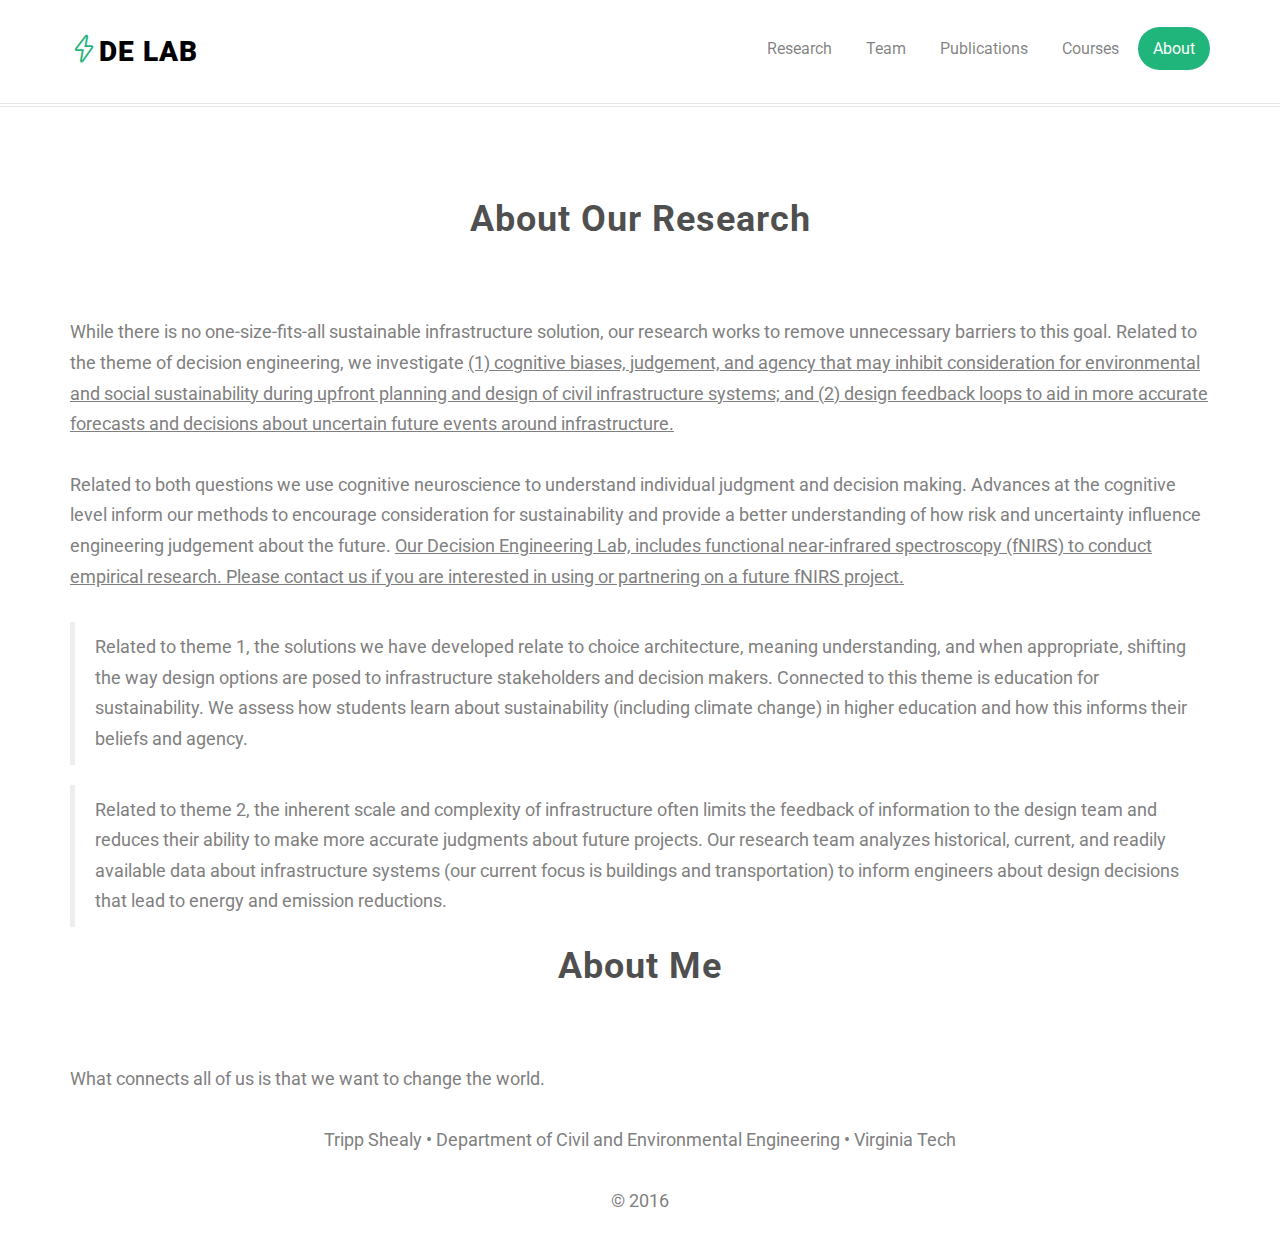
==== about.html @ 6f3bf1cc "added additionall collborators" ====
<!DOCTYPE html>
<!--[if lt IE 7]>      <html class="no-js lt-ie9 lt-ie8 lt-ie7"> <![endif]-->
<!--[if IE 7]>         <html class="no-js lt-ie9 lt-ie8"> <![endif]-->
<!--[if IE 8]>         <html class="no-js lt-ie9"> <![endif]-->
<!--[if gt IE 8]><!--> <html class="no-js"> <!--<![endif]-->
	<head>
	<meta charset="utf-8">
	<meta http-equiv="X-UA-Compatible" content="IE=edge">
	<title>Lesser &mdash; Free HTML5 Bootstrap Website Template by FreeHTML5.co</title>
	<meta name="viewport" content="width=device-width, initial-scale=1">
	<meta name="description" content="Free HTML5 Website Template by FreeHTML5.co" />
	<meta name="keywords" content="free html5, free template, free bootstrap, free website template, html5, css3, mobile first, responsive" />
	<meta name="author" content="FreeHTML5.co" />


  	<!-- Facebook and Twitter integration -->
	<meta property="og:title" content=""/>
	<meta property="og:image" content=""/>
	<meta property="og:url" content=""/>
	<meta property="og:site_name" content=""/>
	<meta property="og:description" content=""/>
	<meta name="twitter:title" content="" />
	<meta name="twitter:image" content="" />
	<meta name="twitter:url" content="" />
	<meta name="twitter:card" content="" />

	<!-- Place favicon.ico and apple-touch-icon.png in the root directory -->
	<link rel="shortcut icon" href="favicon.ico">

	<link href='https://fonts.googleapis.com/css?family=Roboto:400,100,300,700,900' rel='stylesheet' type='text/css'>

	<link href="https://fonts.googleapis.com/css?family=Playfair+Display:400,700" rel="stylesheet">
	
	<!-- Animate.css -->
	<link rel="stylesheet" href="css/animate.css">
	<!-- Icomoon Icon Fonts-->
	<link rel="stylesheet" href="css/icomoon.css">
	<!-- Simple Line Icons -->
	<link rel="stylesheet" href="css/simple-line-icons.css">
	<!-- Bootstrap  -->
	<link rel="stylesheet" href="css/bootstrap.css">
	<!-- Theme style  -->
	<link rel="stylesheet" href="css/style.css">

	<!-- Modernizr JS -->
	<script src="js/modernizr-2.6.2.min.js"></script>
	<!-- FOR IE9 below -->
	<!--[if lt IE 9]>
	<script src="js/respond.min.js"></script>
	<![endif]-->

	</head>
	<body>
	
	
<div id="fh5co-page">
	<header id="fh5co-header" role="banner">
		<div class="container">
			<div class="header-inner">
				<h1><i class="sl-icon-energy"></i><a href="index.html">DE Lab</a></h1>
				<!--<h1><img src="images/desi_icon.png" height="80" width="100"</img><a href="index.html">DESI Lab</a></h1>-->
				<nav role="navigation">
					<ul>
						<!--<li><a class="active" href="index.html">Home</a></li>-->
						<li><a href="research.html">Research</a></li>
						<li><a href="team.html">Team</a></li>
						<li><a href="publications.html">Publications</a></li>
						<li><a href="courses.html">Courses</a></li>
						<li><a href="about.html" class="active">About</a></li>
						<!--<li><a href="blog.html">Blog</a></li>-->
					</ul>
				</nav>
			</div>
		</div>
	</header>
	<div id="fh5co-about-section">
		<div class="container">
			<div class="row">
				<div class="col-md-6 col-md-offset-3 text-center fh5co-heading">
					<h1><b>About Our Research</b></h1>
				</div>
			</div>
			<div class="row">
				<div class="col-md-12">
					<!--<div class="row">-->
						<!--<div class="col-md-8">-->
							<div class="about-inner">
								<!--<img class="img-responsive" src="images/image_about.jpg" alt="About">-->
								<!--<h3>Our Research</h3>-->
								<p>While there is no one-size-fits-all sustainable infrastructure solution, our research works to remove unnecessary barriers to this goal. Related to the theme of decision engineering, we investigate <u>(1) cognitive biases, judgement, and agency that may inhibit consideration for environmental and social sustainability during upfront planning and design of civil infrastructure systems; and (2) design feedback loops to aid in more accurate forecasts and decisions about uncertain future events around infrastructure.</u>
								</p>
								<p>
								Related to both questions we use cognitive neuroscience to understand individual judgment and decision making. Advances at the cognitive level inform our methods to encourage consideration for sustainability and provide a better understanding of how risk and uncertainty influence engineering judgement about the future. <u>Our Decision Engineering Lab, includes functional near-infrared spectroscopy (fNIRS) to conduct empirical research. Please contact us if you are interested in using or partnering on a future fNIRS project.</u>
								</p>
								<blockquote>
									<p>Related to theme 1, the solutions we have developed relate to choice architecture, meaning understanding, and when appropriate, shifting the way design options are posed to infrastructure stakeholders and decision makers. Connected to this theme is education for sustainability. We assess how students learn about sustainability (including climate change) in higher education and how this informs their beliefs and agency.</p>
								</blockquote>
								<blockquote>
									<p>Related to theme 2, the inherent scale and complexity of infrastructure often limits the feedback of information to the design team and reduces their ability to make more accurate judgments about future projects. Our research team analyzes historical, current, and readily available data about infrastructure systems (our current focus is buildings and transportation) to inform engineers about design decisions that lead to energy and emission reductions.</p>
								</blockquote>
							</div>
						</div>
					<!--<div class="col-md-4">-->
					<!--<aside class="sidebar">-->
						<!--<div class="row">-->
							<!--<div class="col-md-12 side">-->
								<!--<h3>Contact Info</h3>-->
								<!--<a href="mailto:tshealy@vt.edu">Tripp Shealy, PhD</a>-->
								<!--<ul>Assistant Professor</ul>-->
								<!--<ul>Civil and Environmental Engineering</ul>-->
								<!--<ul>113C Patton Hall, Virginia Tech</ul>-->
								<!--<ul>750 Drillfield Dr., Blacksburg, VA, 24061</ul>-->
							<!--</div>-->
						<!--</div>-->
					<!--</aside>-->
				<!--</div>-->
					</div>
				</div>
				<div class="container">
			<div class="row">
				<div class="col-md-6 col-md-offset-3 text-center fh5co-heading">
					<h1><b>About Me</b></h1>
				</div>
			</div>
			<div class="row">
				<div class="col-md-12">
							<div class="about-inner">
								<p>What connects all of us is that we want to change the world.</p>
							</div>
						</div>

					</div>
				</div>
		<div class="col-md-12 fh5co-copyright text-center">
				<p> Tripp Shealy • Department of Civil and Environmental Engineering • Virginia Tech</p>
				<p>&copy; 2016</p>
			</div>
	</div>
	
	
	<!-- jQuery -->
	<script src="js/jquery.min.js"></script>
	<!-- jQuery Easing -->
	<script src="js/jquery.easing.1.3.js"></script>
	<!-- Bootstrap -->
	<script src="js/bootstrap.min.js"></script>
	<!-- Waypoints -->
	<script src="js/jquery.waypoints.min.js"></script>
	<!-- MAIN JS -->
	<script src="js/main.js"></script>

	</body>
</html>
---- css/icomoon.css ----
@font-face {
    font-family: 'icomoon';
    src:    url('fonts/icomoon.eot?195opb');
    src:    url('fonts/icomoon.eot?195opb#iefix') format('embedded-opentype'),
        url('fonts/icomoon.ttf?195opb') format('truetype'),
        url('fonts/icomoon.woff?195opb') format('woff'),
        url('fonts/icomoon.svg?195opb#icomoon') format('svg');
    font-weight: normal;
    font-style: normal;
}

[class^="icon-"], [class*=" icon-"] {
    /* use !important to prevent issues with browser extensions that change fonts */
    font-family: 'icomoon' !important;
    speak: none;
    font-style: normal;
    font-weight: normal;
    font-variant: normal;
    text-transform: none;
    line-height: 1;

    /* Better Font Rendering =========== */
    -webkit-font-smoothing: antialiased;
    -moz-osx-font-smoothing: grayscale;
}

.icon-glass:before {
    content: "\f000";
}
.icon-music:before {
    content: "\f001";
}
.icon-search:before {
    content: "\f002";
}
.icon-envelope-o:before {
    content: "\f003";
}
.icon-heart:before {
    content: "\f004";
}
.icon-star:before {
    content: "\f005";
}
.icon-star-o:before {
    content: "\f006";
}
.icon-user:before {
    content: "\f007";
}
.icon-film:before {
    content: "\f008";
}
.icon-th-large:before {
    content: "\f009";
}
.icon-th:before {
    content: "\f00a";
}
.icon-th-list:before {
    content: "\f00b";
}
.icon-check:before {
    content: "\f00c";
}
.icon-close:before {
    content: "\f00d";
}
.icon-remove:before {
    content: "\f00d";
}
.icon-times:before {
    content: "\f00d";
}
.icon-search-plus:before {
    content: "\f00e";
}
.icon-search-minus:before {
    content: "\f010";
}
.icon-power-off:before {
    content: "\f011";
}
.icon-signal:before {
    content: "\f012";
}
.icon-cog:before {
    content: "\f013";
}
.icon-gear:before {
    content: "\f013";
}
.icon-trash-o:before {
    content: "\f014";
}
.icon-home:before {
    content: "\f015";
}
.icon-file-o:before {
    content: "\f016";
}
.icon-clock-o:before {
    content: "\f017";
}
.icon-road:before {
    content: "\f018";
}
.icon-download:before {
    content: "\f019";
}
.icon-arrow-circle-o-down:before {
    content: "\f01a";
}
.icon-arrow-circle-o-up:before {
    content: "\f01b";
}
.icon-inbox:before {
    content: "\f01c";
}
.icon-play-circle-o:before {
    content: "\f01d";
}
.icon-repeat:before {
    content: "\f01e";
}
.icon-rotate-right:before {
    content: "\f01e";
}
.icon-refresh:before {
    content: "\f021";
}
.icon-list-alt:before {
    content: "\f022";
}
.icon-lock:before {
    content: "\f023";
}
.icon-flag:before {
    content: "\f024";
}
.icon-headphones:before {
    content: "\f025";
}
.icon-volume-off:before {
    content: "\f026";
}
.icon-volume-down:before {
    content: "\f027";
}
.icon-volume-up:before {
    content: "\f028";
}
.icon-qrcode:before {
    content: "\f029";
}
.icon-barcode:before {
    content: "\f02a";
}
.icon-tag:before {
    content: "\f02b";
}
.icon-tags:before {
    content: "\f02c";
}
.icon-book:before {
    content: "\f02d";
}
.icon-bookmark:before {
    content: "\f02e";
}
.icon-print:before {
    content: "\f02f";
}
.icon-camera:before {
    content: "\f030";
}
.icon-font:before {
    content: "\f031";
}
.icon-bold:before {
    content: "\f032";
}
.icon-italic:before {
    content: "\f033";
}
.icon-text-height:before {
    content: "\f034";
}
.icon-text-width:before {
    content: "\f035";
}
.icon-align-left:before {
    content: "\f036";
}
.icon-align-center:before {
    content: "\f037";
}
.icon-align-right:before {
    content: "\f038";
}
.icon-align-justify:before {
    content: "\f039";
}
.icon-list:before {
    content: "\f03a";
}
.icon-dedent:before {
    content: "\f03b";
}
.icon-outdent:before {
    content: "\f03b";
}
.icon-indent:before {
    content: "\f03c";
}
.icon-video-camera:before {
    content: "\f03d";
}
.icon-image:before {
    content: "\f03e";
}
.icon-photo:before {
    content: "\f03e";
}
.icon-picture-o:before {
    content: "\f03e";
}
.icon-pencil:before {
    content: "\f040";
}
.icon-map-marker:before {
    content: "\f041";
}
.icon-adjust:before {
    content: "\f042";
}
.icon-tint:before {
    content: "\f043";
}
.icon-edit:before {
    content: "\f044";
}
.icon-pencil-square-o:before {
    content: "\f044";
}
.icon-share-square-o:before {
    content: "\f045";
}
.icon-check-square-o:before {
    content: "\f046";
}
.icon-arrows:before {
    content: "\f047";
}
.icon-step-backward:before {
    content: "\f048";
}
.icon-fast-backward:before {
    content: "\f049";
}
.icon-backward:before {
    content: "\f04a";
}
.icon-play:before {
    content: "\f04b";
}
.icon-pause:before {
    content: "\f04c";
}
.icon-stop:before {
    content: "\f04d";
}
.icon-forward:before {
    content: "\f04e";
}
.icon-fast-forward:before {
    content: "\f050";
}
.icon-step-forward:before {
    content: "\f051";
}
.icon-eject:before {
    content: "\f052";
}
.icon-chevron-left:before {
    content: "\f053";
}
.icon-chevron-right:before {
    content: "\f054";
}
.icon-plus-circle:before {
    content: "\f055";
}
.icon-minus-circle:before {
    content: "\f056";
}
.icon-times-circle:before {
    content: "\f057";
}
.icon-check-circle:before {
    content: "\f058";
}
.icon-question-circle:before {
    content: "\f059";
}
.icon-info-circle:before {
    content: "\f05a";
}
.icon-crosshairs:before {
    content: "\f05b";
}
.icon-times-circle-o:before {
    content: "\f05c";
}
.icon-check-circle-o:before {
    content: "\f05d";
}
.icon-ban:before {
    content: "\f05e";
}
.icon-arrow-left:before {
    content: "\f060";
}
.icon-arrow-right:before {
    content: "\f061";
}
.icon-arrow-up:before {
    content: "\f062";
}
.icon-arrow-down:before {
    content: "\f063";
}
.icon-mail-forward:before {
    content: "\f064";
}
.icon-share:before {
    content: "\f064";
}
.icon-expand:before {
    content: "\f065";
}
.icon-compress:before {
    content: "\f066";
}
.icon-plus:before {
    content: "\f067";
}
.icon-minus:before {
    content: "\f068";
}
.icon-asterisk:before {
    content: "\f069";
}
.icon-exclamation-circle:before {
    content: "\f06a";
}
.icon-gift:before {
    content: "\f06b";
}
.icon-leaf:before {
    content: "\f06c";
}
.icon-fire:before {
    content: "\f06d";
}
.icon-eye:before {
    content: "\f06e";
}
.icon-eye-slash:before {
    content: "\f070";
}
.icon-exclamation-triangle:before {
    content: "\f071";
}
.icon-warning:before {
    content: "\f071";
}
.icon-plane:before {
    content: "\f072";
}
.icon-calendar:before {
    content: "\f073";
}
.icon-random:before {
    content: "\f074";
}
.icon-comment:before {
    content: "\f075";
}
.icon-magnet:before {
    content: "\f076";
}
.icon-chevron-up:before {
    content: "\f077";
}
.icon-chevron-down:before {
    content: "\f078";
}
.icon-retweet:before {
    content: "\f079";
}
.icon-shopping-cart:before {
    content: "\f07a";
}
.icon-folder:before {
    content: "\f07b";
}
.icon-folder-open:before {
    content: "\f07c";
}
.icon-arrows-v:before {
    content: "\f07d";
}
.icon-arrows-h:before {
    content: "\f07e";
}
.icon-bar-chart:before {
    content: "\f080";
}
.icon-bar-chart-o:before {
    content: "\f080";
}
.icon-twitter-square:before {
    content: "\f081";
}
.icon-facebook-square:before {
    content: "\f082";
}
.icon-camera-retro:before {
    content: "\f083";
}
.icon-key:before {
    content: "\f084";
}
.icon-cogs:before {
    content: "\f085";
}
.icon-gears:before {
    content: "\f085";
}
.icon-comments:before {
    content: "\f086";
}
.icon-thumbs-o-up:before {
    content: "\f087";
}
.icon-thumbs-o-down:before {
    content: "\f088";
}
.icon-star-half:before {
    content: "\f089";
}
.icon-heart-o:before {
    content: "\f08a";
}
.icon-sign-out:before {
    content: "\f08b";
}
.icon-linkedin-square:before {
    content: "\f08c";
}
.icon-thumb-tack:before {
    content: "\f08d";
}
.icon-external-link:before {
    content: "\f08e";
}
.icon-sign-in:before {
    content: "\f090";
}
.icon-trophy:before {
    content: "\f091";
}
.icon-github-square:before {
    content: "\f092";
}
.icon-upload:before {
    content: "\f093";
}
.icon-lemon-o:before {
    content: "\f094";
}
.icon-phone:before {
    content: "\f095";
}
.icon-square-o:before {
    content: "\f096";
}
.icon-bookmark-o:before {
    content: "\f097";
}
.icon-phone-square:before {
    content: "\f098";
}
.icon-twitter:before {
    content: "\f099";
}
.icon-facebook:before {
    content: "\f09a";
}
.icon-facebook-f:before {
    content: "\f09a";
}
.icon-github:before {
    content: "\f09b";
}
.icon-unlock:before {
    content: "\f09c";
}
.icon-credit-card:before {
    content: "\f09d";
}
.icon-feed:before {
    content: "\f09e";
}
.icon-rss:before {
    content: "\f09e";
}
.icon-hdd-o:before {
    content: "\f0a0";
}
.icon-bullhorn:before {
    content: "\f0a1";
}
.icon-bell-o:before {
    content: "\f0a2";
}
.icon-certificate:before {
    content: "\f0a3";
}
.icon-hand-o-right:before {
    content: "\f0a4";
}
.icon-hand-o-left:before {
    content: "\f0a5";
}
.icon-hand-o-up:before {
    content: "\f0a6";
}
.icon-hand-o-down:before {
    content: "\f0a7";
}
.icon-arrow-circle-left:before {
    content: "\f0a8";
}
.icon-arrow-circle-right:before {
    content: "\f0a9";
}
.icon-arrow-circle-up:before {
    content: "\f0aa";
}
.icon-arrow-circle-down:before {
    content: "\f0ab";
}
.icon-globe:before {
    content: "\f0ac";
}
.icon-wrench:before {
    content: "\f0ad";
}
.icon-tasks:before {
    content: "\f0ae";
}
.icon-filter:before {
    content: "\f0b0";
}
.icon-briefcase:before {
    content: "\f0b1";
}
.icon-arrows-alt:before {
    content: "\f0b2";
}
.icon-group:before {
    content: "\f0c0";
}
.icon-users:before {
    content: "\f0c0";
}
.icon-chain:before {
    content: "\f0c1";
}
.icon-link:before {
    content: "\f0c1";
}
.icon-cloud:before {
    content: "\f0c2";
}
.icon-flask:before {
    content: "\f0c3";
}
.icon-cut:before {
    content: "\f0c4";
}
.icon-scissors:before {
    content: "\f0c4";
}
.icon-copy:before {
    content: "\f0c5";
}
.icon-files-o:before {
    content: "\f0c5";
}
.icon-paperclip:before {
    content: "\f0c6";
}
.icon-floppy-o:before {
    content: "\f0c7";
}
.icon-save:before {
    content: "\f0c7";
}
.icon-square:before {
    content: "\f0c8";
}
.icon-bars:before {
    content: "\f0c9";
}
.icon-navicon:before {
    content: "\f0c9";
}
.icon-reorder:before {
    content: "\f0c9";
}
.icon-list-ul:before {
    content: "\f0ca";
}
.icon-list-ol:before {
    content: "\f0cb";
}
.icon-strikethrough:before {
    content: "\f0cc";
}
.icon-underline:before {
    content: "\f0cd";
}
.icon-table:before {
    content: "\f0ce";
}
.icon-magic:before {
    content: "\f0d0";
}
.icon-truck:before {
    content: "\f0d1";
}
.icon-pinterest:before {
    content: "\f0d2";
}
.icon-pinterest-square:before {
    content: "\f0d3";
}
.icon-google-plus-square:before {
    content: "\f0d4";
}
.icon-google-plus:before {
    content: "\f0d5";
}
.icon-money:before {
    content: "\f0d6";
}
.icon-caret-down:before {
    content: "\f0d7";
}
.icon-caret-up:before {
    content: "\f0d8";
}
.icon-caret-left:before {
    content: "\f0d9";
}
.icon-caret-right:before {
    content: "\f0da";
}
.icon-columns:before {
    content: "\f0db";
}
.icon-sort:before {
    content: "\f0dc";
}
.icon-unsorted:before {
    content: "\f0dc";
}
.icon-sort-desc:before {
    content: "\f0dd";
}
.icon-sort-down:before {
    content: "\f0dd";
}
.icon-sort-asc:before {
    content: "\f0de";
}
.icon-sort-up:before {
    content: "\f0de";
}
.icon-envelope:before {
    content: "\f0e0";
}
.icon-linkedin:before {
    content: "\f0e1";
}
.icon-rotate-left:before {
    content: "\f0e2";
}
.icon-undo:before {
    content: "\f0e2";
}
.icon-gavel:before {
    content: "\f0e3";
}
.icon-legal:before {
    content: "\f0e3";
}
.icon-dashboard:before {
    content: "\f0e4";
}
.icon-tachometer:before {
    content: "\f0e4";
}
.icon-comment-o:before {
    content: "\f0e5";
}
.icon-comments-o:before {
    content: "\f0e6";
}
.icon-bolt:before {
    content: "\f0e7";
}
.icon-flash:before {
    content: "\f0e7";
}
.icon-sitemap:before {
    content: "\f0e8";
}
.icon-umbrella:before {
    content: "\f0e9";
}
.icon-clipboard:before {
    content: "\f0ea";
}
.icon-paste:before {
    content: "\f0ea";
}
.icon-lightbulb-o:before {
    content: "\f0eb";
}
.icon-exchange:before {
    content: "\f0ec";
}
.icon-cloud-download:before {
    content: "\f0ed";
}
.icon-cloud-upload:before {
    content: "\f0ee";
}
.icon-user-md:before {
    content: "\f0f0";
}
.icon-stethoscope:before {
    content: "\f0f1";
}
.icon-suitcase:before {
    content: "\f0f2";
}
.icon-bell:before {
    content: "\f0f3";
}
.icon-coffee:before {
    content: "\f0f4";
}
.icon-cutlery:before {
    content: "\f0f5";
}
.icon-file-text-o:before {
    content: "\f0f6";
}
.icon-building-o:before {
    content: "\f0f7";
}
.icon-hospital-o:before {
    content: "\f0f8";
}
.icon-ambulance:before {
    content: "\f0f9";
}
.icon-medkit:before {
    content: "\f0fa";
}
.icon-fighter-jet:before {
    content: "\f0fb";
}
.icon-beer:before {
    content: "\f0fc";
}
.icon-h-square:before {
    content: "\f0fd";
}
.icon-plus-square:before {
    content: "\f0fe";
}
.icon-angle-double-left:before {
    content: "\f100";
}
.icon-angle-double-right:before {
    content: "\f101";
}
.icon-angle-double-up:before {
    content: "\f102";
}
.icon-angle-double-down:before {
    content: "\f103";
}
.icon-angle-left:before {
    content: "\f104";
}
.icon-angle-right:before {
    content: "\f105";
}
.icon-angle-up:before {
    content: "\f106";
}
.icon-angle-down:before {
    content: "\f107";
}
.icon-desktop:before {
    content: "\f108";
}
.icon-laptop:before {
    content: "\f109";
}
.icon-tablet:before {
    content: "\f10a";
}
.icon-mobile:before {
    content: "\f10b";
}
.icon-mobile-phone:before {
    content: "\f10b";
}
.icon-circle-o:before {
    content: "\f10c";
}
.icon-quote-left:before {
    content: "\f10d";
}
.icon-quote-right:before {
    content: "\f10e";
}
.icon-spinner:before {
    content: "\f110";
}
.icon-circle:before {
    content: "\f111";
}
.icon-mail-reply:before {
    content: "\f112";
}
.icon-reply:before {
    content: "\f112";
}
.icon-github-alt:before {
    content: "\f113";
}
.icon-folder-o:before {
    content: "\f114";
}
.icon-folder-open-o:before {
    content: "\f115";
}
.icon-smile-o:before {
    content: "\f118";
}
.icon-frown-o:before {
    content: "\f119";
}
.icon-meh-o:before {
    content: "\f11a";
}
.icon-gamepad:before {
    content: "\f11b";
}
.icon-keyboard-o:before {
    content: "\f11c";
}
.icon-flag-o:before {
    content: "\f11d";
}
.icon-flag-checkered:before {
    content: "\f11e";
}
.icon-terminal:before {
    content: "\f120";
}
.icon-code:before {
    content: "\f121";
}
.icon-mail-reply-all:before {
    content: "\f122";
}
.icon-reply-all:before {
    content: "\f122";
}
.icon-star-half-empty:before {
    content: "\f123";
}
.icon-star-half-full:before {
    content: "\f123";
}
.icon-star-half-o:before {
    content: "\f123";
}
.icon-location-arrow:before {
    content: "\f124";
}
.icon-crop:before {
    content: "\f125";
}
.icon-code-fork:before {
    content: "\f126";
}
.icon-chain-broken:before {
    content: "\f127";
}
.icon-unlink:before {
    content: "\f127";
}
.icon-question:before {
    content: "\f128";
}
.icon-info:before {
    content: "\f129";
}
.icon-exclamation:before {
    content: "\f12a";
}
.icon-superscript:before {
    content: "\f12b";
}
.icon-subscript:before {
    content: "\f12c";
}
.icon-eraser:before {
    content: "\f12d";
}
.icon-puzzle-piece:before {
    content: "\f12e";
}
.icon-microphone:before {
    content: "\f130";
}
.icon-microphone-slash:before {
    content: "\f131";
}
.icon-shield:before {
    content: "\f132";
}
.icon-calendar-o:before {
    content: "\f133";
}
.icon-fire-extinguisher:before {
    content: "\f134";
}
.icon-rocket:before {
    content: "\f135";
}
.icon-maxcdn:before {
    content: "\f136";
}
.icon-chevron-circle-left:before {
    content: "\f137";
}
.icon-chevron-circle-right:before {
    content: "\f138";
}
.icon-chevron-circle-up:before {
    content: "\f139";
}
.icon-chevron-circle-down:before {
    content: "\f13a";
}
.icon-html5:before {
    content: "\f13b";
}
.icon-css3:before {
    content: "\f13c";
}
.icon-anchor:before {
    content: "\f13d";
}
.icon-unlock-alt:before {
    content: "\f13e";
}
.icon-bullseye:before {
    content: "\f140";
}
.icon-ellipsis-h:before {
    content: "\f141";
}
.icon-ellipsis-v:before {
    content: "\f142";
}
.icon-rss-square:before {
    content: "\f143";
}
.icon-play-circle:before {
    content: "\f144";
}
.icon-ticket:before {
    content: "\f145";
}
.icon-minus-square:before {
    content: "\f146";
}
.icon-minus-square-o:before {
    content: "\f147";
}
.icon-level-up:before {
    content: "\f148";
}
.icon-level-down:before {
    content: "\f149";
}
.icon-check-square:before {
    content: "\f14a";
}
.icon-pencil-square:before {
    content: "\f14b";
}
.icon-external-link-square:before {
    content: "\f14c";
}
.icon-share-square:before {
    content: "\f14d";
}
.icon-compass:before {
    content: "\f14e";
}
.icon-caret-square-o-down:before {
    content: "\f150";
}
.icon-toggle-down:before {
    content: "\f150";
}
.icon-caret-square-o-up:before {
    content: "\f151";
}
.icon-toggle-up:before {
    content: "\f151";
}
.icon-caret-square-o-right:before {
    content: "\f152";
}
.icon-toggle-right:before {
    content: "\f152";
}
.icon-eur:before {
    content: "\f153";
}
.icon-euro:before {
    content: "\f153";
}
.icon-gbp:before {
    content: "\f154";
}
.icon-dollar:before {
    content: "\f155";
}
.icon-usd:before {
    content: "\f155";
}
.icon-inr:before {
    content: "\f156";
}
.icon-rupee:before {
    content: "\f156";
}
.icon-cny:before {
    content: "\f157";
}
.icon-jpy:before {
    content: "\f157";
}
.icon-rmb:before {
    content: "\f157";
}
.icon-yen:before {
    content: "\f157";
}
.icon-rouble:before {
    content: "\f158";
}
.icon-rub:before {
    content: "\f158";
}
.icon-ruble:before {
    content: "\f158";
}
.icon-krw:before {
    content: "\f159";
}
.icon-won:before {
    content: "\f159";
}
.icon-bitcoin:before {
    content: "\f15a";
}
.icon-btc:before {
    content: "\f15a";
}
.icon-file:before {
    content: "\f15b";
}
.icon-file-text:before {
    content: "\f15c";
}
.icon-sort-alpha-asc:before {
    content: "\f15d";
}
.icon-sort-alpha-desc:before {
    content: "\f15e";
}
.icon-sort-amount-asc:before {
    content: "\f160";
}
.icon-sort-amount-desc:before {
    content: "\f161";
}
.icon-sort-numeric-asc:before {
    content: "\f162";
}
.icon-sort-numeric-desc:before {
    content: "\f163";
}
.icon-thumbs-up:before {
    content: "\f164";
}
.icon-thumbs-down:before {
    content: "\f165";
}
.icon-youtube-square:before {
    content: "\f166";
}
.icon-youtube:before {
    content: "\f167";
}
.icon-xing:before {
    content: "\f168";
}
.icon-xing-square:before {
    content: "\f169";
}
.icon-youtube-play:before {
    content: "\f16a";
}
.icon-dropbox:before {
    content: "\f16b";
}
.icon-stack-overflow:before {
    content: "\f16c";
}
.icon-instagram:before {
    content: "\f16d";
}
.icon-flickr:before {
    content: "\f16e";
}
.icon-adn:before {
    content: "\f170";
}
.icon-bitbucket:before {
    content: "\f171";
}
.icon-bitbucket-square:before {
    content: "\f172";
}
.icon-tumblr:before {
    content: "\f173";
}
.icon-tumblr-square:before {
    content: "\f174";
}
.icon-long-arrow-down:before {
    content: "\f175";
}
.icon-long-arrow-up:before {
    content: "\f176";
}
.icon-long-arrow-left:before {
    content: "\f177";
}
.icon-long-arrow-right:before {
    content: "\f178";
}
.icon-apple:before {
    content: "\f179";
}
.icon-windows:before {
    content: "\f17a";
}
.icon-android:before {
    content: "\f17b";
}
.icon-linux:before {
    content: "\f17c";
}
.icon-dribbble:before {
    content: "\f17d";
}
.icon-skype:before {
    content: "\f17e";
}
.icon-foursquare:before {
    content: "\f180";
}
.icon-trello:before {
    content: "\f181";
}
.icon-female:before {
    content: "\f182";
}
.icon-male:before {
    content: "\f183";
}
.icon-gittip:before {
    content: "\f184";
}
.icon-gratipay:before {
    content: "\f184";
}
.icon-sun-o:before {
    content: "\f185";
}
.icon-moon-o:before {
    content: "\f186";
}
.icon-archive:before {
    content: "\f187";
}
.icon-bug:before {
    content: "\f188";
}
.icon-vk:before {
    content: "\f189";
}
.icon-weibo:before {
    content: "\f18a";
}
.icon-renren:before {
    content: "\f18b";
}
.icon-pagelines:before {
    content: "\f18c";
}
.icon-stack-exchange:before {
    content: "\f18d";
}
.icon-arrow-circle-o-right:before {
    content: "\f18e";
}
.icon-arrow-circle-o-left:before {
    content: "\f190";
}
.icon-caret-square-o-left:before {
    content: "\f191";
}
.icon-toggle-left:before {
    content: "\f191";
}
.icon-dot-circle-o:before {
    content: "\f192";
}
.icon-wheelchair:before {
    content: "\f193";
}
.icon-vimeo-square:before {
    content: "\f194";
}
.icon-try:before {
    content: "\f195";
}
.icon-turkish-lira:before {
    content: "\f195";
}
.icon-plus-square-o:before {
    content: "\f196";
}
.icon-space-shuttle:before {
    content: "\f197";
}
.icon-slack:before {
    content: "\f198";
}
.icon-envelope-square:before {
    content: "\f199";
}
.icon-wordpress:before {
    content: "\f19a";
}
.icon-openid:before {
    content: "\f19b";
}
.icon-bank:before {
    content: "\f19c";
}
.icon-institution:before {
    content: "\f19c";
}
.icon-university:before {
    content: "\f19c";
}
.icon-graduation-cap:before {
    content: "\f19d";
}
.icon-mortar-board:before {
    content: "\f19d";
}
.icon-yahoo:before {
    content: "\f19e";
}
.icon-google:before {
    content: "\f1a0";
}
.icon-reddit:before {
    content: "\f1a1";
}
.icon-reddit-square:before {
    content: "\f1a2";
}
.icon-stumbleupon-circle:before {
    content: "\f1a3";
}
.icon-stumbleupon:before {
    content: "\f1a4";
}
.icon-delicious:before {
    content: "\f1a5";
}
.icon-digg:before {
    content: "\f1a6";
}
.icon-pied-piper-pp:before {
    content: "\f1a7";
}
.icon-pied-piper-alt:before {
    content: "\f1a8";
}
.icon-drupal:before {
    content: "\f1a9";
}
.icon-joomla:before {
    content: "\f1aa";
}
.icon-language:before {
    content: "\f1ab";
}
.icon-fax:before {
    content: "\f1ac";
}
.icon-building:before {
    content: "\f1ad";
}
.icon-child:before {
    content: "\f1ae";
}
.icon-paw:before {
    content: "\f1b0";
}
.icon-spoon:before {
    content: "\f1b1";
}
.icon-cube:before {
    content: "\f1b2";
}
.icon-cubes:before {
    content: "\f1b3";
}
.icon-behance:before {
    content: "\f1b4";
}
.icon-behance-square:before {
    content: "\f1b5";
}
.icon-steam:before {
    content: "\f1b6";
}
.icon-steam-square:before {
    content: "\f1b7";
}
.icon-recycle:before {
    content: "\f1b8";
}
.icon-automobile:before {
    content: "\f1b9";
}
.icon-car:before {
    content: "\f1b9";
}
.icon-cab:before {
    content: "\f1ba";
}
.icon-taxi:before {
    content: "\f1ba";
}
.icon-tree:before {
    content: "\f1bb";
}
.icon-spotify:before {
    content: "\f1bc";
}
.icon-deviantart:before {
    content: "\f1bd";
}
.icon-soundcloud:before {
    content: "\f1be";
}
.icon-database:before {
    content: "\f1c0";
}
.icon-file-pdf-o:before {
    content: "\f1c1";
}
.icon-file-word-o:before {
    content: "\f1c2";
}
.icon-file-excel-o:before {
    content: "\f1c3";
}
.icon-file-powerpoint-o:before {
    content: "\f1c4";
}
.icon-file-image-o:before {
    content: "\f1c5";
}
.icon-file-photo-o:before {
    content: "\f1c5";
}
.icon-file-picture-o:before {
    content: "\f1c5";
}
.icon-file-archive-o:before {
    content: "\f1c6";
}
.icon-file-zip-o:before {
    content: "\f1c6";
}
.icon-file-audio-o:before {
    content: "\f1c7";
}
.icon-file-sound-o:before {
    content: "\f1c7";
}
.icon-file-movie-o:before {
    content: "\f1c8";
}
.icon-file-video-o:before {
    content: "\f1c8";
}
.icon-file-code-o:before {
    content: "\f1c9";
}
.icon-vine:before {
    content: "\f1ca";
}
.icon-codepen:before {
    content: "\f1cb";
}
.icon-jsfiddle:before {
    content: "\f1cc";
}
.icon-life-bouy:before {
    content: "\f1cd";
}
.icon-life-buoy:before {
    content: "\f1cd";
}
.icon-life-ring:before {
    content: "\f1cd";
}
.icon-life-saver:before {
    content: "\f1cd";
}
.icon-support:before {
    content: "\f1cd";
}
.icon-circle-o-notch:before {
    content: "\f1ce";
}
.icon-ra:before {
    content: "\f1d0";
}
.icon-rebel:before {
    content: "\f1d0";
}
.icon-resistance:before {
    content: "\f1d0";
}
.icon-empire:before {
    content: "\f1d1";
}
.icon-ge:before {
    content: "\f1d1";
}
.icon-git-square:before {
    content: "\f1d2";
}
.icon-git:before {
    content: "\f1d3";
}
.icon-hacker-news:before {
    content: "\f1d4";
}
.icon-y-combinator-square:before {
    content: "\f1d4";
}
.icon-yc-square:before {
    content: "\f1d4";
}
.icon-tencent-weibo:before {
    content: "\f1d5";
}
.icon-qq:before {
    content: "\f1d6";
}
.icon-wechat:before {
    content: "\f1d7";
}
.icon-weixin:before {
    content: "\f1d7";
}
.icon-paper-plane:before {
    content: "\f1d8";
}
.icon-send:before {
    content: "\f1d8";
}
.icon-paper-plane-o:before {
    content: "\f1d9";
}
.icon-send-o:before {
    content: "\f1d9";
}
.icon-history:before {
    content: "\f1da";
}
.icon-circle-thin:before {
    content: "\f1db";
}
.icon-header:before {
    content: "\f1dc";
}
.icon-paragraph:before {
    content: "\f1dd";
}
.icon-sliders:before {
    content: "\f1de";
}
.icon-share-alt:before {
    content: "\f1e0";
}
.icon-share-alt-square:before {
    content: "\f1e1";
}
.icon-bomb:before {
    content: "\f1e2";
}
.icon-futbol-o:before {
    content: "\f1e3";
}
.icon-soccer-ball-o:before {
    content: "\f1e3";
}
.icon-tty:before {
    content: "\f1e4";
}
.icon-binoculars:before {
    content: "\f1e5";
}
.icon-plug:before {
    content: "\f1e6";
}
.icon-slideshare:before {
    content: "\f1e7";
}
.icon-twitch:before {
    content: "\f1e8";
}
.icon-yelp:before {
    content: "\f1e9";
}
.icon-newspaper-o:before {
    content: "\f1ea";
}
.icon-wifi:before {
    content: "\f1eb";
}
.icon-calculator:before {
    content: "\f1ec";
}
.icon-paypal:before {
    content: "\f1ed";
}
.icon-google-wallet:before {
    content: "\f1ee";
}
.icon-cc-visa:before {
    content: "\f1f0";
}
.icon-cc-mastercard:before {
    content: "\f1f1";
}
.icon-cc-discover:before {
    content: "\f1f2";
}
.icon-cc-amex:before {
    content: "\f1f3";
}
.icon-cc-paypal:before {
    content: "\f1f4";
}
.icon-cc-stripe:before {
    content: "\f1f5";
}
.icon-bell-slash:before {
    content: "\f1f6";
}
.icon-bell-slash-o:before {
    content: "\f1f7";
}
.icon-trash:before {
    content: "\f1f8";
}
.icon-copyright:before {
    content: "\f1f9";
}
.icon-at:before {
    content: "\f1fa";
}
.icon-eyedropper:before {
    content: "\f1fb";
}
.icon-paint-brush:before {
    content: "\f1fc";
}
.icon-birthday-cake:before {
    content: "\f1fd";
}
.icon-area-chart:before {
    content: "\f1fe";
}
.icon-pie-chart:before {
    content: "\f200";
}
.icon-line-chart:before {
    content: "\f201";
}
.icon-lastfm:before {
    content: "\f202";
}
.icon-lastfm-square:before {
    content: "\f203";
}
.icon-toggle-off:before {
    content: "\f204";
}
.icon-toggle-on:before {
    content: "\f205";
}
.icon-bicycle:before {
    content: "\f206";
}
.icon-bus:before {
    content: "\f207";
}
.icon-ioxhost:before {
    content: "\f208";
}
.icon-angellist:before {
    content: "\f209";
}
.icon-cc:before {
    content: "\f20a";
}
.icon-ils:before {
    content: "\f20b";
}
.icon-shekel:before {
    content: "\f20b";
}
.icon-sheqel:before {
    content: "\f20b";
}
.icon-meanpath:before {
    content: "\f20c";
}
.icon-buysellads:before {
    content: "\f20d";
}
.icon-connectdevelop:before {
    content: "\f20e";
}
.icon-dashcube:before {
    content: "\f210";
}
.icon-forumbee:before {
    content: "\f211";
}
.icon-leanpub:before {
    content: "\f212";
}
.icon-sellsy:before {
    content: "\f213";
}
.icon-shirtsinbulk:before {
    content: "\f214";
}
.icon-simplybuilt:before {
    content: "\f215";
}
.icon-skyatlas:before {
    content: "\f216";
}
.icon-cart-plus:before {
    content: "\f217";
}
.icon-cart-arrow-down:before {
    content: "\f218";
}
.icon-diamond:before {
    content: "\f219";
}
.icon-ship:before {
    content: "\f21a";
}
.icon-user-secret:before {
    content: "\f21b";
}
.icon-motorcycle:before {
    content: "\f21c";
}
.icon-street-view:before {
    content: "\f21d";
}
.icon-heartbeat:before {
    content: "\f21e";
}
.icon-venus:before {
    content: "\f221";
}
.icon-mars:before {
    content: "\f222";
}
.icon-mercury:before {
    content: "\f223";
}
.icon-intersex:before {
    content: "\f224";
}
.icon-transgender:before {
    content: "\f224";
}
.icon-transgender-alt:before {
    content: "\f225";
}
.icon-venus-double:before {
    content: "\f226";
}
.icon-mars-double:before {
    content: "\f227";
}
.icon-venus-mars:before {
    content: "\f228";
}
.icon-mars-stroke:before {
    content: "\f229";
}
.icon-mars-stroke-v:before {
    content: "\f22a";
}
.icon-mars-stroke-h:before {
    content: "\f22b";
}
.icon-neuter:before {
    content: "\f22c";
}
.icon-genderless:before {
    content: "\f22d";
}
.icon-facebook-official:before {
    content: "\f230";
}
.icon-pinterest-p:before {
    content: "\f231";
}
.icon-whatsapp:before {
    content: "\f232";
}
.icon-server:before {
    content: "\f233";
}
.icon-user-plus:before {
    content: "\f234";
}
.icon-user-times:before {
    content: "\f235";
}
.icon-bed:before {
    content: "\f236";
}
.icon-hotel:before {
    content: "\f236";
}
.icon-viacoin:before {
    content: "\f237";
}
.icon-train:before {
    content: "\f238";
}
.icon-subway:before {
    content: "\f239";
}
.icon-medium:before {
    content: "\f23a";
}
.icon-y-combinator:before {
    content: "\f23b";
}
.icon-yc:before {
    content: "\f23b";
}
.icon-optin-monster:before {
    content: "\f23c";
}
.icon-opencart:before {
    content: "\f23d";
}
.icon-expeditedssl:before {
    content: "\f23e";
}
.icon-battery-4:before {
    content: "\f240";
}
.icon-battery-full:before {
    content: "\f240";
}
.icon-battery-3:before {
    content: "\f241";
}
.icon-battery-three-quarters:before {
    content: "\f241";
}
.icon-battery-2:before {
    content: "\f242";
}
.icon-battery-half:before {
    content: "\f242";
}
.icon-battery-1:before {
    content: "\f243";
}
.icon-battery-quarter:before {
    content: "\f243";
}
.icon-battery-0:before {
    content: "\f244";
}
.icon-battery-empty:before {
    content: "\f244";
}
.icon-mouse-pointer:before {
    content: "\f245";
}
.icon-i-cursor:before {
    content: "\f246";
}
.icon-object-group:before {
    content: "\f247";
}
.icon-object-ungroup:before {
    content: "\f248";
}
.icon-sticky-note:before {
    content: "\f249";
}
.icon-sticky-note-o:before {
    content: "\f24a";
}
.icon-cc-jcb:before {
    content: "\f24b";
}
.icon-cc-diners-club:before {
    content: "\f24c";
}
.icon-clone:before {
    content: "\f24d";
}
.icon-balance-scale:before {
    content: "\f24e";
}
.icon-hourglass-o:before {
    content: "\f250";
}
.icon-hourglass-1:before {
    content: "\f251";
}
.icon-hourglass-start:before {
    content: "\f251";
}
.icon-hourglass-2:before {
    content: "\f252";
}
.icon-hourglass-half:before {
    content: "\f252";
}
.icon-hourglass-3:before {
    content: "\f253";
}
.icon-hourglass-end:before {
    content: "\f253";
}
.icon-hourglass:before {
    content: "\f254";
}
.icon-hand-grab-o:before {
    content: "\f255";
}
.icon-hand-rock-o:before {
    content: "\f255";
}
.icon-hand-paper-o:before {
    content: "\f256";
}
.icon-hand-stop-o:before {
    content: "\f256";
}
.icon-hand-scissors-o:before {
    content: "\f257";
}
.icon-hand-lizard-o:before {
    content: "\f258";
}
.icon-hand-spock-o:before {
    content: "\f259";
}
.icon-hand-pointer-o:before {
    content: "\f25a";
}
.icon-hand-peace-o:before {
    content: "\f25b";
}
.icon-trademark:before {
    content: "\f25c";
}
.icon-registered:before {
    content: "\f25d";
}
.icon-creative-commons:before {
    content: "\f25e";
}
.icon-gg:before {
    content: "\f260";
}
.icon-gg-circle:before {
    content: "\f261";
}
.icon-tripadvisor:before {
    content: "\f262";
}
.icon-odnoklassniki:before {
    content: "\f263";
}
.icon-odnoklassniki-square:before {
    content: "\f264";
}
.icon-get-pocket:before {
    content: "\f265";
}
.icon-wikipedia-w:before {
    content: "\f266";
}
.icon-safari:before {
    content: "\f267";
}
.icon-chrome:before {
    content: "\f268";
}
.icon-firefox:before {
    content: "\f269";
}
.icon-opera:before {
    content: "\f26a";
}
.icon-internet-explorer:before {
    content: "\f26b";
}
.icon-television:before {
    content: "\f26c";
}
.icon-tv:before {
    content: "\f26c";
}
.icon-contao:before {
    content: "\f26d";
}
.icon-500px:before {
    content: "\f26e";
}
.icon-amazon:before {
    content: "\f270";
}
.icon-calendar-plus-o:before {
    content: "\f271";
}
.icon-calendar-minus-o:before {
    content: "\f272";
}
.icon-calendar-times-o:before {
    content: "\f273";
}
.icon-calendar-check-o:before {
    content: "\f274";
}
.icon-industry:before {
    content: "\f275";
}
.icon-map-pin:before {
    content: "\f276";
}
.icon-map-signs:before {
    content: "\f277";
}
.icon-map-o:before {
    content: "\f278";
}
.icon-map:before {
    content: "\f279";
}
.icon-commenting:before {
    content: "\f27a";
}
.icon-commenting-o:before {
    content: "\f27b";
}
.icon-houzz:before {
    content: "\f27c";
}
.icon-vimeo:before {
    content: "\f27d";
}
.icon-black-tie:before {
    content: "\f27e";
}
.icon-fonticons:before {
    content: "\f280";
}
.icon-reddit-alien:before {
    content: "\f281";
}
.icon-edge:before {
    content: "\f282";
}
.icon-credit-card-alt:before {
    content: "\f283";
}
.icon-codiepie:before {
    content: "\f284";
}
.icon-modx:before {
    content: "\f285";
}
.icon-fort-awesome:before {
    content: "\f286";
}
.icon-usb:before {
    content: "\f287";
}
.icon-product-hunt:before {
    content: "\f288";
}
.icon-mixcloud:before {
    content: "\f289";
}
.icon-scribd:before {
    content: "\f28a";
}
.icon-pause-circle:before {
    content: "\f28b";
}
.icon-pause-circle-o:before {
    content: "\f28c";
}
.icon-stop-circle:before {
    content: "\f28d";
}
.icon-stop-circle-o:before {
    content: "\f28e";
}
.icon-shopping-bag:before {
    content: "\f290";
}
.icon-shopping-basket:before {
    content: "\f291";
}
.icon-hashtag:before {
    content: "\f292";
}
.icon-bluetooth:before {
    content: "\f293";
}
.icon-bluetooth-b:before {
    content: "\f294";
}
.icon-percent:before {
    content: "\f295";
}
.icon-gitlab:before {
    content: "\f296";
}
.icon-wpbeginner:before {
    content: "\f297";
}
.icon-wpforms:before {
    content: "\f298";
}
.icon-envira:before {
    content: "\f299";
}
.icon-universal-access:before {
    content: "\f29a";
}
.icon-wheelchair-alt:before {
    content: "\f29b";
}
.icon-question-circle-o:before {
    content: "\f29c";
}
.icon-blind:before {
    content: "\f29d";
}
.icon-audio-description:before {
    content: "\f29e";
}
.icon-volume-control-phone:before {
    content: "\f2a0";
}
.icon-braille:before {
    content: "\f2a1";
}
.icon-assistive-listening-systems:before {
    content: "\f2a2";
}
.icon-american-sign-language-interpreting:before {
    content: "\f2a3";
}
.icon-asl-interpreting:before {
    content: "\f2a3";
}
.icon-deaf:before {
    content: "\f2a4";
}
.icon-deafness:before {
    content: "\f2a4";
}
.icon-hard-of-hearing:before {
    content: "\f2a4";
}
.icon-glide:before {
    content: "\f2a5";
}
.icon-glide-g:before {
    content: "\f2a6";
}
.icon-sign-language:before {
    content: "\f2a7";
}
.icon-signing:before {
    content: "\f2a7";
}
.icon-low-vision:before {
    content: "\f2a8";
}
.icon-viadeo:before {
    content: "\f2a9";
}
.icon-viadeo-square:before {
    content: "\f2aa";
}
.icon-snapchat:before {
    content: "\f2ab";
}
.icon-snapchat-ghost:before {
    content: "\f2ac";
}
.icon-snapchat-square:before {
    content: "\f2ad";
}
.icon-pied-piper:before {
    content: "\f2ae";
}
.icon-first-order:before {
    content: "\f2b0";
}
.icon-yoast:before {
    content: "\f2b1";
}
.icon-themeisle:before {
    content: "\f2b2";
}
.icon-google-plus-circle:before {
    content: "\f2b3";
}
.icon-google-plus-official:before {
    content: "\f2b3";
}
.icon-fa:before {
    content: "\f2b4";
}
.icon-font-awesome:before {
    content: "\f2b4";
}
.icon-mobile2:before {
    content: "\e000";
}
.icon-laptop2:before {
    content: "\e001";
}
.icon-desktop2:before {
    content: "\e002";
}
.icon-tablet2:before {
    content: "\e003";
}
.icon-phone2:before {
    content: "\e004";
}
.icon-document:before {
    content: "\e005";
}
.icon-documents:before {
    content: "\e006";
}
.icon-search2:before {
    content: "\e007";
}
.icon-clipboard2:before {
    content: "\e008";
}
.icon-newspaper:before {
    content: "\e009";
}
.icon-notebook:before {
    content: "\e00a";
}
.icon-book-open:before {
    content: "\e00b";
}
.icon-browser:before {
    content: "\e00c";
}
.icon-calendar2:before {
    content: "\e00d";
}
.icon-presentation:before {
    content: "\e00e";
}
.icon-picture:before {
    content: "\e00f";
}
.icon-pictures:before {
    content: "\e010";
}
.icon-video:before {
    content: "\e011";
}
.icon-camera2:before {
    content: "\e012";
}
.icon-printer:before {
    content: "\e013";
}
.icon-toolbox:before {
    content: "\e014";
}
.icon-briefcase2:before {
    content: "\e015";
}
.icon-wallet:before {
    content: "\e016";
}
.icon-gift2:before {
    content: "\e017";
}
.icon-bargraph:before {
    content: "\e018";
}
.icon-grid:before {
    content: "\e019";
}
.icon-expand2:before {
    content: "\e01a";
}
.icon-focus:before {
    content: "\e01b";
}
.icon-edit2:before {
    content: "\e01c";
}
.icon-adjustments:before {
    content: "\e01d";
}
.icon-ribbon:before {
    content: "\e01e";
}
.icon-hourglass2:before {
    content: "\e01f";
}
.icon-lock2:before {
    content: "\e020";
}
.icon-megaphone:before {
    content: "\e021";
}
.icon-shield2:before {
    content: "\e022";
}
.icon-trophy2:before {
    content: "\e023";
}
.icon-flag2:before {
    content: "\e024";
}
.icon-map2:before {
    content: "\e025";
}
.icon-puzzle:before {
    content: "\e026";
}
.icon-basket:before {
    content: "\e027";
}
.icon-envelope2:before {
    content: "\e028";
}
.icon-streetsign:before {
    content: "\e029";
}
.icon-telescope:before {
    content: "\e02a";
}
.icon-gears2:before {
    content: "\e02b";
}
.icon-key2:before {
    content: "\e02c";
}
.icon-paperclip2:before {
    content: "\e02d";
}
.icon-attachment:before {
    content: "\e02e";
}
.icon-pricetags:before {
    content: "\e02f";
}
.icon-lightbulb:before {
    content: "\e030";
}
.icon-layers:before {
    content: "\e031";
}
.icon-pencil2:before {
    content: "\e032";
}
.icon-tools:before {
    content: "\e033";
}
.icon-tools-2:before {
    content: "\e034";
}
.icon-scissors2:before {
    content: "\e035";
}
.icon-paintbrush:before {
    content: "\e036";
}
.icon-magnifying-glass:before {
    content: "\e037";
}
.icon-circle-compass:before {
    content: "\e038";
}
.icon-linegraph:before {
    content: "\e039";
}
.icon-mic:before {
    content: "\e03a";
}
.icon-strategy:before {
    content: "\e03b";
}
.icon-beaker:before {
    content: "\e03c";
}
.icon-caution:before {
    content: "\e03d";
}
.icon-recycle2:before {
    content: "\e03e";
}
.icon-anchor2:before {
    content: "\e03f";
}
.icon-profile-male:before {
    content: "\e040";
}
.icon-profile-female:before {
    content: "\e041";
}
.icon-bike:before {
    content: "\e042";
}
.icon-wine:before {
    content: "\e043";
}
.icon-hotairballoon:before {
    content: "\e044";
}
.icon-globe2:before {
    content: "\e045";
}
.icon-genius:before {
    content: "\e046";
}
.icon-map-pin2:before {
    content: "\e047";
}
.icon-dial:before {
    content: "\e048";
}
.icon-chat:before {
    content: "\e049";
}
.icon-heart2:before {
    content: "\e04a";
}
.icon-cloud2:before {
    content: "\e04b";
}
.icon-upload2:before {
    content: "\e04c";
}
.icon-download2:before {
    content: "\e04d";
}
.icon-target:before {
    content: "\e04e";
}
.icon-hazardous:before {
    content: "\e04f";
}
.icon-piechart:before {
    content: "\e050";
}
.icon-speedometer:before {
    content: "\e051";
}
.icon-global:before {
    content: "\e052";
}
.icon-compass2:before {
    content: "\e053";
}
.icon-lifesaver:before {
    content: "\e054";
}
.icon-clock:before {
    content: "\e055";
}
.icon-aperture:before {
    content: "\e056";
}
.icon-quote:before {
    content: "\e057";
}
.icon-scope:before {
    content: "\e058";
}
.icon-alarmclock:before {
    content: "\e059";
}
.icon-refresh2:before {
    content: "\e05a";
}
.icon-happy:before {
    content: "\e05b";
}
.icon-sad:before {
    content: "\e05c";
}
.icon-facebook2:before {
    content: "\e05d";
}
.icon-twitter2:before {
    content: "\e05e";
}
.icon-googleplus:before {
    content: "\e05f";
}
.icon-rss2:before {
    content: "\e060";
}
.icon-tumblr2:before {
    content: "\e061";
}
.icon-linkedin2:before {
    content: "\e062";
}
.icon-dribbble2:before {
    content: "\e063";
}
---- css/simple-line-icons.css ----
@font-face {
  font-family: 'simple-line-icons';
  src:  url('../fonts/simple-line-icons/Simple-Line-Icons.eot?v=2.2.2');
  src:  url('../fonts/simple-line-icons/Simple-Line-Icons.eot?#iefix&v=2.2.2') format('embedded-opentype'),
        url('../fonts/simple-line-icons/Simple-Line-Icons.ttf?v=2.2.2') format('truetype'),
        url('../fonts/simple-line-icons/Simple-Line-Icons.woff2?v=2.2.2') format('woff2'),
        url('../fonts/simple-line-icons/Simple-Line-Icons.woff?v=2.2.2') format('woff'),
        url('../fonts/simple-line-icons/Simple-Line-Icons.svg?v=2.2.2#simple-line-icons') format('svg');
  font-weight: normal;
  font-style: normal;
}
/*
 Use the following CSS code if you want to have a class per icon.
 Instead of a list of all class selectors, you can use the generic [class*="icon-"] selector, but it's slower:
*/
.sl-icon-user,
.sl-icon-people,
.sl-icon-user-female,
.sl-icon-user-follow,
.sl-icon-user-following,
.sl-icon-user-unfollow,
.sl-icon-login,
.sl-icon-logout,
.sl-icon-emotsmile,
.sl-icon-phone,
.sl-icon-call-end,
.sl-icon-call-in,
.sl-icon-call-out,
.sl-icon-map,
.sl-icon-location-pin,
.sl-icon-direction,
.sl-icon-directions,
.sl-icon-compass,
.sl-icon-layers,
.sl-icon-menu,
.sl-icon-list,
.sl-icon-options-vertical,
.sl-icon-options,
.sl-icon-arrow-down,
.sl-icon-arrow-left,
.sl-icon-arrow-right,
.sl-icon-arrow-up,
.sl-icon-arrow-up-circle,
.sl-icon-arrow-left-circle,
.sl-icon-arrow-right-circle,
.sl-icon-arrow-down-circle,
.sl-icon-check,
.sl-icon-clock,
.sl-icon-plus,
.sl-icon-close,
.sl-icon-trophy,
.sl-icon-screen-smartphone,
.sl-icon-screen-desktop,
.sl-icon-plane,
.sl-icon-notebook,
.sl-icon-mustache,
.sl-icon-mouse,
.sl-icon-magnet,
.sl-icon-energy,
.sl-icon-disc,
.sl-icon-cursor,
.sl-icon-cursor-move,
.sl-icon-crop,
.sl-icon-chemistry,
.sl-icon-speedometer,
.sl-icon-shield,
.sl-icon-screen-tablet,
.sl-icon-magic-wand,
.sl-icon-hourglass,
.sl-icon-graduation,
.sl-icon-ghost,
.sl-icon-game-controller,
.sl-icon-fire,
.sl-icon-eyeglass,
.sl-icon-envelope-open,
.sl-icon-envelope-letter,
.sl-icon-bell,
.sl-icon-badge,
.sl-icon-anchor,
.sl-icon-wallet,
.sl-icon-vector,
.sl-icon-speech,
.sl-icon-puzzle,
.sl-icon-printer,
.sl-icon-present,
.sl-icon-playlist,
.sl-icon-pin,
.sl-icon-picture,
.sl-icon-handbag,
.sl-icon-globe-alt,
.sl-icon-globe,
.sl-icon-folder-alt,
.sl-icon-folder,
.sl-icon-film,
.sl-icon-feed,
.sl-icon-drop,
.sl-icon-drawar,
.sl-icon-docs,
.sl-icon-doc,
.sl-icon-diamond,
.sl-icon-cup,
.sl-icon-calculator,
.sl-icon-bubbles,
.sl-icon-briefcase,
.sl-icon-book-open,
.sl-icon-basket-loaded,
.sl-icon-basket,
.sl-icon-bag,
.sl-icon-action-undo,
.sl-icon-action-redo,
.sl-icon-wrench,
.sl-icon-umbrella,
.sl-icon-trash,
.sl-icon-tag,
.sl-icon-support,
.sl-icon-frame,
.sl-icon-size-fullscreen,
.sl-icon-size-actual,
.sl-icon-shuffle,
.sl-icon-share-alt,
.sl-icon-share,
.sl-icon-rocket,
.sl-icon-question,
.sl-icon-pie-chart,
.sl-icon-pencil,
.sl-icon-note,
.sl-icon-loop,
.sl-icon-home,
.sl-icon-grid,
.sl-icon-graph,
.sl-icon-microphone,
.sl-icon-music-tone-alt,
.sl-icon-music-tone,
.sl-icon-earphones-alt,
.sl-icon-earphones,
.sl-icon-equalizer,
.sl-icon-like,
.sl-icon-dislike,
.sl-icon-control-start,
.sl-icon-control-rewind,
.sl-icon-control-play,
.sl-icon-control-pause,
.sl-icon-control-forward,
.sl-icon-control-end,
.sl-icon-volume-1,
.sl-icon-volume-2,
.sl-icon-volume-off,
.sl-icon-calendar,
.sl-icon-bulb,
.sl-icon-chart,
.sl-icon-ban,
.sl-icon-bubble,
.sl-icon-camrecorder,
.sl-icon-camera,
.sl-icon-cloud-download,
.sl-icon-cloud-upload,
.sl-icon-envelope,
.sl-icon-eye,
.sl-icon-flag,
.sl-icon-heart,
.sl-icon-info,
.sl-icon-key,
.sl-icon-link,
.sl-icon-lock,
.sl-icon-lock-open,
.sl-icon-magnifier,
.sl-icon-magnifier-add,
.sl-icon-magnifier-remove,
.sl-icon-paper-clip,
.sl-icon-paper-plane,
.sl-icon-power,
.sl-icon-refresh,
.sl-icon-reload,
.sl-icon-settings,
.sl-icon-star,
.sl-icon-symble-female,
.sl-icon-symbol-male,
.sl-icon-target,
.sl-icon-credit-card,
.sl-icon-paypal,
.sl-icon-social-tumblr,
.sl-icon-social-twitter,
.sl-icon-social-facebook,
.sl-icon-social-instagram,
.sl-icon-social-linkedin,
.sl-icon-social-pinterest,
.sl-icon-social-github,
.sl-icon-social-gplus,
.sl-icon-social-reddit,
.sl-icon-social-skype,
.sl-icon-social-dribbble,
.sl-icon-social-behance,
.sl-icon-social-foursqare,
.sl-icon-social-soundcloud,
.sl-icon-social-spotify,
.sl-icon-social-stumbleupon,
.sl-icon-social-youtube,
.sl-icon-social-dropbox {
  font-family: 'simple-line-icons';
  speak: none;
  font-style: normal;
  font-weight: normal;
  font-variant: normal;
  text-transform: none;
  line-height: 1;
  /* Better Font Rendering =========== */
  -webkit-font-smoothing: antialiased;
  -moz-osx-font-smoothing: grayscale;
}
.sl-icon-user:before {
  content: "\e005";
}
.sl-icon-people:before {
  content: "\e001";
}
.sl-icon-user-female:before {
  content: "\e000";
}
.sl-icon-user-follow:before {
  content: "\e002";
}
.sl-icon-user-following:before {
  content: "\e003";
}
.sl-icon-user-unfollow:before {
  content: "\e004";
}
.sl-icon-login:before {
  content: "\e066";
}
.sl-icon-logout:before {
  content: "\e065";
}
.sl-icon-emotsmile:before {
  content: "\e021";
}
.sl-icon-phone:before {
  content: "\e600";
}
.sl-icon-call-end:before {
  content: "\e048";
}
.sl-icon-call-in:before {
  content: "\e047";
}
.sl-icon-call-out:before {
  content: "\e046";
}
.sl-icon-map:before {
  content: "\e033";
}
.sl-icon-location-pin:before {
  content: "\e096";
}
.sl-icon-direction:before {
  content: "\e042";
}
.sl-icon-directions:before {
  content: "\e041";
}
.sl-icon-compass:before {
  content: "\e045";
}
.sl-icon-layers:before {
  content: "\e034";
}
.sl-icon-menu:before {
  content: "\e601";
}
.sl-icon-list:before {
  content: "\e067";
}
.sl-icon-options-vertical:before {
  content: "\e602";
}
.sl-icon-options:before {
  content: "\e603";
}
.sl-icon-arrow-down:before {
  content: "\e604";
}
.sl-icon-arrow-left:before {
  content: "\e605";
}
.sl-icon-arrow-right:before {
  content: "\e606";
}
.sl-icon-arrow-up:before {
  content: "\e607";
}
.sl-icon-arrow-up-circle:before {
  content: "\e078";
}
.sl-icon-arrow-left-circle:before {
  content: "\e07a";
}
.sl-icon-arrow-right-circle:before {
  content: "\e079";
}
.sl-icon-arrow-down-circle:before {
  content: "\e07b";
}
.sl-icon-check:before {
  content: "\e080";
}
.sl-icon-clock:before {
  content: "\e081";
}
.sl-icon-plus:before {
  content: "\e095";
}
.sl-icon-close:before {
  content: "\e082";
}
.sl-icon-trophy:before {
  content: "\e006";
}
.sl-icon-screen-smartphone:before {
  content: "\e010";
}
.sl-icon-screen-desktop:before {
  content: "\e011";
}
.sl-icon-plane:before {
  content: "\e012";
}
.sl-icon-notebook:before {
  content: "\e013";
}
.sl-icon-mustache:before {
  content: "\e014";
}
.sl-icon-mouse:before {
  content: "\e015";
}
.sl-icon-magnet:before {
  content: "\e016";
}
.sl-icon-energy:before {
  content: "\e020";
}
.sl-icon-disc:before {
  content: "\e022";
}
.sl-icon-cursor:before {
  content: "\e06e";
}
.sl-icon-cursor-move:before {
  content: "\e023";
}
.sl-icon-crop:before {
  content: "\e024";
}
.sl-icon-chemistry:before {
  content: "\e026";
}
.sl-icon-speedometer:before {
  content: "\e007";
}
.sl-icon-shield:before {
  content: "\e00e";
}
.sl-icon-screen-tablet:before {
  content: "\e00f";
}
.sl-icon-magic-wand:before {
  content: "\e017";
}
.sl-icon-hourglass:before {
  content: "\e018";
}
.sl-icon-graduation:before {
  content: "\e019";
}
.sl-icon-ghost:before {
  content: "\e01a";
}
.sl-icon-game-controller:before {
  content: "\e01b";
}
.sl-icon-fire:before {
  content: "\e01c";
}
.sl-icon-eyeglass:before {
  content: "\e01d";
}
.sl-icon-envelope-open:before {
  content: "\e01e";
}
.sl-icon-envelope-letter:before {
  content: "\e01f";
}
.sl-icon-bell:before {
  content: "\e027";
}
.sl-icon-badge:before {
  content: "\e028";
}
.sl-icon-anchor:before {
  content: "\e029";
}
.sl-icon-wallet:before {
  content: "\e02a";
}
.sl-icon-vector:before {
  content: "\e02b";
}
.sl-icon-speech:before {
  content: "\e02c";
}
.sl-icon-puzzle:before {
  content: "\e02d";
}
.sl-icon-printer:before {
  content: "\e02e";
}
.sl-icon-present:before {
  content: "\e02f";
}
.sl-icon-playlist:before {
  content: "\e030";
}
.sl-icon-pin:before {
  content: "\e031";
}
.sl-icon-picture:before {
  content: "\e032";
}
.sl-icon-handbag:before {
  content: "\e035";
}
.sl-icon-globe-alt:before {
  content: "\e036";
}
.sl-icon-globe:before {
  content: "\e037";
}
.sl-icon-folder-alt:before {
  content: "\e039";
}
.sl-icon-folder:before {
  content: "\e089";
}
.sl-icon-film:before {
  content: "\e03a";
}
.sl-icon-feed:before {
  content: "\e03b";
}
.sl-icon-drop:before {
  content: "\e03e";
}
.sl-icon-drawar:before {
  content: "\e03f";
}
.sl-icon-docs:before {
  content: "\e040";
}
.sl-icon-doc:before {
  content: "\e085";
}
.sl-icon-diamond:before {
  content: "\e043";
}
.sl-icon-cup:before {
  content: "\e044";
}
.sl-icon-calculator:before {
  content: "\e049";
}
.sl-icon-bubbles:before {
  content: "\e04a";
}
.sl-icon-briefcase:before {
  content: "\e04b";
}
.sl-icon-book-open:before {
  content: "\e04c";
}
.sl-icon-basket-loaded:before {
  content: "\e04d";
}
.sl-icon-basket:before {
  content: "\e04e";
}
.sl-icon-bag:before {
  content: "\e04f";
}
.sl-icon-action-undo:before {
  content: "\e050";
}
.sl-icon-action-redo:before {
  content: "\e051";
}
.sl-icon-wrench:before {
  content: "\e052";
}
.sl-icon-umbrella:before {
  content: "\e053";
}
.sl-icon-trash:before {
  content: "\e054";
}
.sl-icon-tag:before {
  content: "\e055";
}
.sl-icon-support:before {
  content: "\e056";
}
.sl-icon-frame:before {
  content: "\e038";
}
.sl-icon-size-fullscreen:before {
  content: "\e057";
}
.sl-icon-size-actual:before {
  content: "\e058";
}
.sl-icon-shuffle:before {
  content: "\e059";
}
.sl-icon-share-alt:before {
  content: "\e05a";
}
.sl-icon-share:before {
  content: "\e05b";
}
.sl-icon-rocket:before {
  content: "\e05c";
}
.sl-icon-question:before {
  content: "\e05d";
}
.sl-icon-pie-chart:before {
  content: "\e05e";
}
.sl-icon-pencil:before {
  content: "\e05f";
}
.sl-icon-note:before {
  content: "\e060";
}
.sl-icon-loop:before {
  content: "\e064";
}
.sl-icon-home:before {
  content: "\e069";
}
.sl-icon-grid:before {
  content: "\e06a";
}
.sl-icon-graph:before {
  content: "\e06b";
}
.sl-icon-microphone:before {
  content: "\e063";
}
.sl-icon-music-tone-alt:before {
  content: "\e061";
}
.sl-icon-music-tone:before {
  content: "\e062";
}
.sl-icon-earphones-alt:before {
  content: "\e03c";
}
.sl-icon-earphones:before {
  content: "\e03d";
}
.sl-icon-equalizer:before {
  content: "\e06c";
}
.sl-icon-like:before {
  content: "\e068";
}
.sl-icon-dislike:before {
  content: "\e06d";
}
.sl-icon-control-start:before {
  content: "\e06f";
}
.sl-icon-control-rewind:before {
  content: "\e070";
}
.sl-icon-control-play:before {
  content: "\e071";
}
.sl-icon-control-pause:before {
  content: "\e072";
}
.sl-icon-control-forward:before {
  content: "\e073";
}
.sl-icon-control-end:before {
  content: "\e074";
}
.sl-icon-volume-1:before {
  content: "\e09f";
}
.sl-icon-volume-2:before {
  content: "\e0a0";
}
.sl-icon-volume-off:before {
  content: "\e0a1";
}
.sl-icon-calendar:before {
  content: "\e075";
}
.sl-icon-bulb:before {
  content: "\e076";
}
.sl-icon-chart:before {
  content: "\e077";
}
.sl-icon-ban:before {
  content: "\e07c";
}
.sl-icon-bubble:before {
  content: "\e07d";
}
.sl-icon-camrecorder:before {
  content: "\e07e";
}
.sl-icon-camera:before {
  content: "\e07f";
}
.sl-icon-cloud-download:before {
  content: "\e083";
}
.sl-icon-cloud-upload:before {
  content: "\e084";
}
.sl-icon-envelope:before {
  content: "\e086";
}
.sl-icon-eye:before {
  content: "\e087";
}
.sl-icon-flag:before {
  content: "\e088";
}
.sl-icon-heart:before {
  content: "\e08a";
}
.sl-icon-info:before {
  content: "\e08b";
}
.sl-icon-key:before {
  content: "\e08c";
}
.sl-icon-link:before {
  content: "\e08d";
}
.sl-icon-lock:before {
  content: "\e08e";
}
.sl-icon-lock-open:before {
  content: "\e08f";
}
.sl-icon-magnifier:before {
  content: "\e090";
}
.sl-icon-magnifier-add:before {
  content: "\e091";
}
.sl-icon-magnifier-remove:before {
  content: "\e092";
}
.sl-icon-paper-clip:before {
  content: "\e093";
}
.sl-icon-paper-plane:before {
  content: "\e094";
}
.sl-icon-power:before {
  content: "\e097";
}
.sl-icon-refresh:before {
  content: "\e098";
}
.sl-icon-reload:before {
  content: "\e099";
}
.sl-icon-settings:before {
  content: "\e09a";
}
.sl-icon-star:before {
  content: "\e09b";
}
.sl-icon-symble-female:before {
  content: "\e09c";
}
.sl-icon-symbol-male:before {
  content: "\e09d";
}
.sl-icon-target:before {
  content: "\e09e";
}
.sl-icon-credit-card:before {
  content: "\e025";
}
.sl-icon-paypal:before {
  content: "\e608";
}
.sl-icon-social-tumblr:before {
  content: "\e00a";
}
.sl-icon-social-twitter:before {
  content: "\e009";
}
.sl-icon-social-facebook:before {
  content: "\e00b";
}
.sl-icon-social-instagram:before {
  content: "\e609";
}
.sl-icon-social-linkedin:before {
  content: "\e60a";
}
.sl-icon-social-pinterest:before {
  content: "\e60b";
}
.sl-icon-social-github:before {
  content: "\e60c";
}
.sl-icon-social-gplus:before {
  content: "\e60d";
}
.sl-icon-social-reddit:before {
  content: "\e60e";
}
.sl-icon-social-skype:before {
  content: "\e60f";
}
.sl-icon-social-dribbble:before {
  content: "\e00d";
}
.sl-icon-social-behance:before {
  content: "\e610";
}
.sl-icon-social-foursqare:before {
  content: "\e611";
}
.sl-icon-social-soundcloud:before {
  content: "\e612";
}
.sl-icon-social-spotify:before {
  content: "\e613";
}
.sl-icon-social-stumbleupon:before {
  content: "\e614";
}
.sl-icon-social-youtube:before {
  content: "\e008";
}
.sl-icon-social-dropbox:before {
  content: "\e00c";
}
---- css/style.css ----
@font-face {
  font-family: 'icomoon';
  src: url("../fonts/icomoon/icomoon.eot?srf3rx");
  src: url("../fonts/icomoon/icomoon.eot?srf3rx#iefix") format("embedded-opentype"), url("../fonts/icomoon/icomoon.ttf?srf3rx") format("truetype"), url("../fonts/icomoon/icomoon.woff?srf3rx") format("woff"), url("../fonts/icomoon/icomoon.svg?srf3rx#icomoon") format("svg");
  font-weight: normal;
  font-style: normal;
}
/* =======================================================
*
* 	Template Style 
*	Edit this section
*
* ======================================================= */
body {
  font-family: "Roboto", Arial, sans-serif;
  font-weight: 400;
  font-size: 16px;
  line-height: 1.7;
  color: #7f7f7f;
  background: #fff;
  height: 100%;
  position: relative;
}

a {
  color: #1FB57B;
  -webkit-transition: 0.5s;
  -o-transition: 0.5s;
  transition: 0.5s;
}
a:hover, a:active, a:focus {
  color: #1FB57B;
  outline: none;
}

p {
  margin-bottom: 30px;
  font-size: 18px;
  font-weight: 400;
}

h1, h2, h3, h4, h5, h6, figure {
  color: rgba(0, 0, 0, 0.7);
  font-family: "Roboto", Arial, sans-serif;
  font-weight: 400;
  margin: 0 0 30px 0;
  letter-spacing: 1px;
}

::-webkit-selection {
  color: #fff;
  background: #1FB57B;
}

::-moz-selection {
  color: #fff;
  background: #1FB57B;
}

::selection {
  color: #fff;
  background: #1FB57B;
}

.btn {
  margin-right: 4px;
  margin-bottom: 4px;
  font-family: "Roboto", Arial, sans-serif;
  font-size: 16px;
  font-weight: 400;
  -webkit-border-radius: 30px;
  -moz-border-radius: 30px;
  -ms-border-radius: 30px;
  border-radius: 30px;
  -webkit-transition: 0.5s;
  -o-transition: 0.5s;
  transition: 0.5s;
}
.btn.btn-md {
  padding: 10px 20px !important;
}
.btn.btn-lg {
  padding: 18px 36px !important;
}
.btn:hover, .btn:active, .btn:focus {
  box-shadow: none !important;
  outline: none !important;
}

.btn-primary {
  background: #1FB57B;
  color: #fff;
  border: 2px solid #1FB57B;
}
.btn-primary:hover, .btn-primary:focus, .btn-primary:active {
  background: #23cb8a !important;
  border-color: #23cb8a !important;
}
.btn-primary.btn-outline {
  background: transparent;
  color: #1FB57B;
  border: 2px solid #1FB57B;
}
.btn-primary.btn-outline:hover, .btn-primary.btn-outline:focus, .btn-primary.btn-outline:active {
  background: #1FB57B;
  color: #fff;
}

.btn-success {
  background: #5cb85c;
  color: #fff;
  border: 2px solid #5cb85c;
}
.btn-success:hover, .btn-success:focus, .btn-success:active {
  background: #4cae4c !important;
  border-color: #4cae4c !important;
}
.btn-success.btn-outline {
  background: transparent;
  color: #5cb85c;
  border: 2px solid #5cb85c;
}
.btn-success.btn-outline:hover, .btn-success.btn-outline:focus, .btn-success.btn-outline:active {
  background: #5cb85c;
  color: #fff;
}

.btn-info {
  background: #5bc0de;
  color: #fff;
  border: 2px solid #5bc0de;
}
.btn-info:hover, .btn-info:focus, .btn-info:active {
  background: #46b8da !important;
  border-color: #46b8da !important;
}
.btn-info.btn-outline {
  background: transparent;
  color: #5bc0de;
  border: 2px solid #5bc0de;
}
.btn-info.btn-outline:hover, .btn-info.btn-outline:focus, .btn-info.btn-outline:active {
  background: #5bc0de;
  color: #fff;
}

.btn-warning {
  background: #f0ad4e;
  color: #fff;
  border: 2px solid #f0ad4e;
}
.btn-warning:hover, .btn-warning:focus, .btn-warning:active {
  background: #eea236 !important;
  border-color: #eea236 !important;
}
.btn-warning.btn-outline {
  background: transparent;
  color: #f0ad4e;
  border: 2px solid #f0ad4e;
}
.btn-warning.btn-outline:hover, .btn-warning.btn-outline:focus, .btn-warning.btn-outline:active {
  background: #f0ad4e;
  color: #fff;
}

.btn-danger {
  background: #d9534f;
  color: #fff;
  border: 2px solid #d9534f;
}
.btn-danger:hover, .btn-danger:focus, .btn-danger:active {
  background: #d43f3a !important;
  border-color: #d43f3a !important;
}
.btn-danger.btn-outline {
  background: transparent;
  color: #d9534f;
  border: 2px solid #d9534f;
}
.btn-danger.btn-outline:hover, .btn-danger.btn-outline:focus, .btn-danger.btn-outline:active {
  background: #d9534f;
  color: #fff;
}

.btn-outline {
  background: none;
  border: 2px solid gray;
  font-size: 16px;
  -webkit-transition: 0.3s;
  -o-transition: 0.3s;
  transition: 0.3s;
}
.btn-outline:hover, .btn-outline:focus, .btn-outline:active {
  box-shadow: none;
}

.btn.with-arrow {
  position: relative;
  -webkit-transition: 0.3s;
  -o-transition: 0.3s;
  transition: 0.3s;
}
.btn.with-arrow i {
  visibility: hidden;
  opacity: 0;
  position: absolute;
  right: 0px;
  top: 50%;
  margin-top: -8px;
  -webkit-transition: 0.2s;
  -o-transition: 0.2s;
  transition: 0.2s;
}
.btn.with-arrow:hover {
  padding-right: 50px;
}
.btn.with-arrow:hover i {
  color: #fff;
  right: 18px;
  visibility: visible;
  opacity: 1;
}

.form-control {
  box-shadow: none;
  background: transparent;
  border: 2px solid rgba(0, 0, 0, 0.1);
  height: 54px;
  font-size: 18px;
  font-weight: 300;
}
.form-control:active, .form-control:focus {
  outline: none;
  box-shadow: none;
  border-color: #1FB57B;
}

.fh5co-social {
  padding: 0;
  margin: 0;
}
.fh5co-social li {
  padding: 0;
  margin: 0;
  list-style: none;
  display: -moz-inline-stack;
  display: inline-block;
  zoom: 1;
  *display: inline;
}
.fh5co-social li a {
  font-size: 22px;
  color: #fff;
  padding: 0;
  margin: 0;
  padding: 2px;
  display: -moz-inline-stack;
  display: inline-block;
  zoom: 1;
  *display: inline;
  -webkit-border-radius: 4px;
  -moz-border-radius: 4px;
  -ms-border-radius: 4px;
  border-radius: 4px;
}
.fh5co-social li a:hover {
  color: #1FB57B;
}
.fh5co-social li a:hover, .fh5co-social li a:active, .fh5co-social li a:focus {
  outline: none;
  text-decoration: none;
}

@media screen and (max-width: 480px) {
  .col-xxs-12 {
    float: none;
    width: 100%;
  }
}

.row-bottom-padded-lg {
  padding-bottom: 7em;
}
@media screen and (max-width: 768px) {
  .row-bottom-padded-lg {
    padding-bottom: 1em;
  }
}

.row-bottom-padded-md {
  padding-bottom: 4em;
}
@media screen and (max-width: 768px) {
  .row-bottom-padded-md {
    padding-bottom: 1em;
  }
}

.row-bottom-padded-sm {
  padding-bottom: 1em;
}
@media screen and (max-width: 768px) {
  .row-bottom-padded-sm {
    padding-bottom: 1em;
  }
}

#fh5co-header {
  padding: 35px 0;
  width: 100%;
  margin: 0;
  border-bottom: 1px solid rgba(0, 0, 0, 0.1);
  position: relative;
}
#fh5co-header:after {
  position: absolute;
  bottom: -4px;
  left: 0;
  right: 0;
  content: '';
  border-bottom: 1px solid rgba(0, 0, 0, 0.1);
}
@media screen and (max-width: 768px) {
  #fh5co-header {
    margin: 0px 0 0 0;
  }
}
#fh5co-header .header-inner {
  float: left;
  width: 100%;
}
#fh5co-header h1 {
  float: left;
  padding: 0;
  font-weight: 900;
  font-size: 28px;
  margin-bottom: 0;
  text-transform: uppercase;
  font-family: "Roboto", Arial, sans-serif;
}
#fh5co-header h1 i {
  color: #1FB57B;
}
#fh5co-header h1 a {
  color: black;
}
#fh5co-header h1 a > span {
  color: #1FB57B;
}
#fh5co-header h1 a:hover, #fh5co-header h1 a:active, #fh5co-header h1 a:focus {
  text-decoration: none;
  outline: none;
}
#fh5co-header nav {
  float: right;
  padding: 0;
}
@media screen and (max-width: 768px) {
  #fh5co-header nav {
    display: none;
  }
}
#fh5co-header nav ul {
  padding: 0;
  margin: 0 0 0 0;
}
#fh5co-header nav ul li {
  padding: 0;
  margin: 0;
  list-style: none;
  display: -moz-inline-stack;
  display: inline-block;
  zoom: 1;
  *display: inline;
}
#fh5co-header nav ul li a {
  color: rgba(0, 0, 0, 0.5);
  font-size: 16px;
  padding: 12px 15px;
  position: relative;
  -webkit-transition: 0.2s;
  -o-transition: 0.2s;
  transition: 0.2s;
}
#fh5co-header nav ul li a i {
  line-height: 0;
  font-size: 20px;
  position: relative;
  top: 3px;
}
#fh5co-header nav ul li a:hover {
  text-decoration: none;
  color: black;
}
#fh5co-header nav ul li a.active, #fh5co-header nav ul li a:focus {
  outline: none;
  text-decoration: none;
  color: white;
  background: #1FB57B;
  -webkit-border-radius: 40px;
  -moz-border-radius: 40px;
  -ms-border-radius: 40px;
  border-radius: 40px;
}
#fh5co-header nav ul li.cta {
  margin-left: 20px;
}
#fh5co-header nav ul li.cta a {
  padding-left: 16px !important;
  padding-right: 16px !important;
  padding-top: 7px !important;
  padding-bottom: 7px !important;
  border: 2px solid #1fb57b;
  color: #1FB57B;
  -webkit-border-radius: 30px;
  -moz-border-radius: 30px;
  -ms-border-radius: 30px;
  border-radius: 30px;
}
#fh5co-header nav ul li.cta a:hover {
  color: #fff;
  background: #1FB57B;
}
#fh5co-header nav ul li.cta a:hover:after {
  display: none;
}
#fh5co-header nav ul li.active a {
  text-decoration: none;
  color: rgba(0, 0, 0, 0.8);
}
#fh5co-header nav ul li.active a:after {
  visibility: visible;
  -webkit-transform: scaleX(1);
  -moz-transform: scaleX(1);
  -ms-transform: scaleX(1);
  -o-transform: scaleX(1);
  transform: scaleX(1);
}

.fh5co-heading {
  margin-bottom: 3em;
}
.fh5co-heading h2 {
  margin-bottom: 20px;
  font-weight: 400;
  font-size: 34px;
}

.fh5co-grey-bg-section {
  background: rgba(45, 64, 89, 0.06);
}

#fh5co-featured-section,
#fh5co-intro-section,
#fh5co-services-section,
#fh5co-blog-section,
#fh5co-client-section,
#fh5co-work-section,
#fh5co-main-services-section,
#fh5co-about-section,
#fh5co-contact-section {
  padding-bottom: 6em;
}
@media screen and (max-width: 768px) {
  #fh5co-featured-section,
  #fh5co-intro-section,
  #fh5co-services-section,
  #fh5co-blog-section,
  #fh5co-client-section,
  #fh5co-work-section,
  #fh5co-main-services-section,
  #fh5co-about-section,
  #fh5co-contact-section {
    padding: 3em 0;
  }
}

#fh5co-services-section,
#fh5co-blog-section,
#fh5co-client-section,
#fh5co-work-section,
#fh5co-main-services-section,
#fh5co-about-section,
#fh5co-contact-section {
  padding-top: 6em;
}

#fh5co-intro-section {
  padding-top: 4em;
  /*padding-bottom: 14em;*/
}
#fh5co-intro-section h2 {
  font-weight: 400;
  font-size: 30px;
  font-family: "Roboto", Arial, sans-serif;
  letter-spacing: 1px;
  line-height: 50px;
}
#fh5co-intro-section h1 {
  /*float: left;*/
  padding: 1em;
  font-weight: 900;
  font-size: 40px;
  margin-bottom: 0;
  /*text-transform: uppercase;*/
  font-family: "Roboto", Arial, sans-serif;
}
#fh5co-featured-section h3 {
  font-family: "Roboto", Arial, sans-serif;
}
.featured-grid, .featured-grid.featured-grid-2 {
  width: 100%;
  height: 510px;
  float: left;
  background-size: cover;
  background-position: center center;
  position: relative;
  overflow: hidden;
  -webkit-border-radius: 4px;
  -moz-border-radius: 4px;
  -ms-border-radius: 4px;
  border-radius: 4px;
}
@media screen and (max-width: 992px) {
  .featured-grid, .featured-grid.featured-grid-2 {
    margin-bottom: 30px;
    height: 400px;
  }
}
.featured-grid:after, .featured-grid.featured-grid-2:after {
  position: absolute;
  content: '';
  top: 0;
  bottom: 0;
  left: 0;
  right: 0;
  z-index: 1;
  -webkit-transition: 0.3s;
  -o-transition: 0.3s;
  transition: 0.3s;
  -webkit-border-radius: 4px;
  -moz-border-radius: 4px;
  -ms-border-radius: 4px;
  border-radius: 4px;
}
.featured-grid.featured-grid-2 {
  height: 240px;
  margin-bottom: 30px;
}
@media screen and (max-width: 992px) {
  .featured-grid.featured-grid-2 {
    height: 400px;
  }
}
.featured-grid .desc {
  position: absolute;
  bottom: -5px;
  left: 0;
  right: 0;
  padding: 30px;
  z-index: 9;
  -webkit-transition: 0.3s;
  -o-transition: 0.3s;
  transition: 0.3s;
}
.featured-grid .desc h3 {
  color: rgba(255, 255, 255, 0.9);
  margin-bottom: 10px;
}
.featured-grid .desc span {
  color: rgba(255, 255, 255, 0.5);
}
.featured-grid:hover, .featured-grid:focus {
  -webkit-box-shadow: 0px 18px 43px -7px rgba(0, 0, 0, 0.32);
  -moz-box-shadow: 0px 18px 43px -7px rgba(0, 0, 0, 0.32);
  -ms-box-shadow: 0px 18px 43px -7px rgba(0, 0, 0, 0.32);
  -o-box-shadow: 0px 18px 43px -7px rgba(0, 0, 0, 0.32);
  box-shadow: 0px 18px 43px -7px rgba(0, 0, 0, 0.32);
}
.featured-grid:hover:after, .featured-grid:focus:after {
  background: rgba(0, 0, 0, 0.3);
}
.featured-grid:hover .desc, .featured-grid:focus .desc {
  bottom: 0px;
}

.work-inner {
  background: white;
  margin-bottom: 40px;
  -webkit-box-shadow: 0px 9px 29px -9px rgba(0, 0, 0, 0.13);
  -moz-box-shadow: 0px 9px 29px -9px rgba(0, 0, 0, 0.13);
  -ms-box-shadow: 0px 9px 29px -9px rgba(0, 0, 0, 0.13);
  -o-box-shadow: 0px 9px 29px -9px rgba(0, 0, 0, 0.13);
  box-shadow: 0px 9px 29px -9px rgba(0, 0, 0, 0.13);
  overflow: hidden;
  -webkit-border-radius: 4px;
  -moz-border-radius: 4px;
  -ms-border-radius: 4px;
  border-radius: 4px;
  -webkit-transition: 0.3s;
  -o-transition: 0.3s;
  transition: 0.3s;
}
.work-inner .work-grid {
  position: relative;
  width: 100%;
  height: 200px;
  float: left;
  background-size: cover;
  background-position: center center;
  margin-bottom: 20px;
  -webkit-border-radius: 4px;
  -moz-border-radius: 4px;
  -ms-border-radius: 4px;
  border-radius: 4px;
}
.work-inner .work-grid:after {
  -webkit-transition: 0.3s;
  -o-transition: 0.3s;
  transition: 0.3s;
  font-family: 'simple-line-icons';
  position: absolute;
  top: 0;
  bottom: 0;
  left: 0;
  right: 0;
  padding-top: 130px;
  content: '\e005';
  background: rgba(0, 0, 0, 0.5);
  opacity: 0;
  color: #fff;
  font-size: 20px;
}
.work-inner .desc {
  padding: 30px;
  z-index: 9;
  -webkit-transition: 0.3s;
  -o-transition: 0.3s;
  transition: 0.3s;
}
.work-inner .desc h3 {
  color: rgba(0, 0, 0, 0.8);
  margin-bottom: 10px;
}
.work-inner .desc h3 a {
  color: rgba(0, 0, 0, 0.8);
}
.work-inner .desc h3 a:hover {
  text-decoration: none;
  color: #1FB57B;
}
.work-inner .desc span {
  color: rgba(0, 0, 0, 0.5);
}
.work-inner:hover {
  -webkit-box-shadow: 0px 9px 43px -10px rgba(0, 0, 0, 0.17);
  -moz-box-shadow: 0px 9px 43px -10px rgba(0, 0, 0, 0.17);
  -ms-box-shadow: 0px 9px 43px -10px rgba(0, 0, 0, 0.17);
  -o-box-shadow: 0px 9px 43px -10px rgba(0, 0, 0, 0.17);
  box-shadow: 0px 9px 43px -10px rgba(0, 0, 0, 0.17);
}
.work-inner:hover .work-grid:after {
  opacity: 1;
}

#fh5co-services-section {
  position: relative;
  /* Permalink - use to edit and share this gradient: http://colorzilla.com/gradient-editor/#1fb57b+0,258dc8+100 */
  background: #1fb57b;
  /* Old browsers */
  /* IE9 SVG, needs conditional override of 'filter' to 'none' */
  background: url([data-uri]);
  background: -moz-linear-gradient(45deg, #1fb57b 0%, #258dc8 100%);
  /* FF3.6-15 */
  background: -webkit-linear-gradient(45deg, #1fb57b 0%, #258dc8 100%);
  /* Chrome10-25,Safari5.1-6 */
  background: linear-gradient(45deg, #1fb57b 0%, #258dc8 100%);
  /* W3C, IE10+, FF16+, Chrome26+, Opera12+, Safari7+ */
  filter: progid:DXImageTransform.Microsoft.gradient( startColorstr='#1fb57b', endColorstr='#258dc8',GradientType=1 );
  /* IE6-8 fallback on horizontal gradient */
}
@media screen and (max-width: 768px) {
  #fh5co-services-section .services-inner {
    margin-bottom: 60px;
  }
}
#fh5co-services-section .services-inner h3 {
  color: white;
}
#fh5co-services-section .services-inner p {
  color: rgba(255, 255, 255, 0.7);
}
#fh5co-services-section .services-inner span {
  display: block;
  margin-bottom: 45px;
}
#fh5co-services-section .services-inner span i {
  font-size: 40px;
  color: white;
  border: 2px solid rgba(255, 255, 255, 0.7);
  padding: 23px;
  -webkit-border-radius: 50%;
  -moz-border-radius: 50%;
  -ms-border-radius: 50%;
  border-radius: 50%;
}
#fh5co-services-section .fh5co-heading h2 {
  color: #fff;
}
#fh5co-services-section .fh5co-heading p {
  color: rgba(255, 255, 255, 0.7);
}

#fh5co-main-services-section .services-inner {
  position: relative;
  margin-bottom: 40px;
}
@media screen and (max-width: 768px) {
  #fh5co-main-services-section .services-inner {
    margin-bottom: 60px;
  }
}
#fh5co-main-services-section .services-inner .desc {
  padding-left: 8em;
}
#fh5co-main-services-section .services-inner h3 {
  color: rgba(0, 0, 0, 0.7);
}
#fh5co-main-services-section .services-inner span {
  position: absolute;
  top: 30px;
  display: block;
  margin-bottom: 45px;
}
#fh5co-main-services-section .services-inner span i {
  font-size: 40px;
  color: #1fb57b;
  border: 2px solid #1fb57b;
  padding: 23px;
  -webkit-border-radius: 50%;
  -moz-border-radius: 50%;
  -ms-border-radius: 50%;
  border-radius: 50%;
}

.blog-inner {
  background: white;
  -webkit-box-shadow: 0px 9px 29px -9px rgba(0, 0, 0, 0.13);
  -moz-box-shadow: 0px 9px 29px -9px rgba(0, 0, 0, 0.13);
  -ms-box-shadow: 0px 9px 29px -9px rgba(0, 0, 0, 0.13);
  -o-box-shadow: 0px 9px 29px -9px rgba(0, 0, 0, 0.13);
  box-shadow: 0px 9px 29px -9px rgba(0, 0, 0, 0.13);
  overflow: hidden;
  margin-bottom: 40px;
  -webkit-border-radius: 4px;
  -moz-border-radius: 4px;
  -ms-border-radius: 4px;
  border-radius: 4px;
  -webkit-transition: 0.3s;
  -o-transition: 0.3s;
  transition: 0.3s;
}
.blog-inner img {
  -webkit-border-radius: 4px;
  -moz-border-radius: 4px;
  -ms-border-radius: 4px;
  border-radius: 4px;
  margin: auto;
  height: 250px;
}
.blog-inner .desc {
  padding: 10px;
}

.blog-inner .desc h3 {
  line-height: 28px;
}
.blog-inner .desc h3 a {
  color: rgba(0, 0, 0, 0.8);
}
.blog-inner .desc h3 a:hover, .blog-inner .desc h3 a:focus {
  text-decoration: none;
}
.blog-inner:hover {
  -webkit-box-shadow: 0px 9px 43px -10px rgba(0, 0, 0, 0.17);
  -moz-box-shadow: 0px 9px 43px -10px rgba(0, 0, 0, 0.17);
  -ms-box-shadow: 0px 9px 43px -10px rgba(0, 0, 0, 0.17);
  -o-box-shadow: 0px 9px 43px -10px rgba(0, 0, 0, 0.17);
  box-shadow: 0px 9px 43px -10px rgba(0, 0, 0, 0.17);
}

.testimony {
  background: rgba(45, 64, 89, 0.06);
  padding: 40px 20px 20px 20px;
  position: relative;
  -webkit-border-radius: 4px;
  -moz-border-radius: 4px;
  -ms-border-radius: 4px;
  border-radius: 4px;
}
@media screen and (max-width: 768px) {
  .testimony {
    margin-bottom: 60px;
  }
}
.testimony .quote {
  position: absolute;
  top: -40px;
  left: 50%;
  right: 0;
  margin-left: -30px;
}
.testimony .quote i {
  font-family: "Playfair Display", Arial, serif;
  font-size: 30px;
  width: 80px;
  height: 80px;
  padding-top: 25px;
  color: rgba(45, 64, 89, 0.3);
  position: absolute;
  left: 0;
  top: 0;
  background: white;
  -webkit-box-shadow: 0px 9px 7px -10px rgba(0, 0, 0, 0.13);
  -moz-box-shadow: 0px 9px 7px -10px rgba(0, 0, 0, 0.13);
  -ms-box-shadow: 0px 9px 7px -10px rgba(0, 0, 0, 0.13);
  -o-box-shadow: 0px 9px 7px -10px rgba(0, 0, 0, 0.13);
  box-shadow: 0px 9px 7px -10px rgba(0, 0, 0, 0.13);
  -webkit-border-radius: 50%;
  -moz-border-radius: 50%;
  -ms-border-radius: 50%;
  border-radius: 50%;
}
.testimony blockquote {
  border: none;
  position: relative;
}
.testimony blockquote p {
  font-size: 20px;
  line-height: 1.6em;
  color: #999999;
  font-family: "Playfair Display", Arial, serif;
}
.testimony blockquote span {
  color: rgba(0, 0, 0, 0.7);
}
.testimony blockquote span a {
  font-size: 16px;
}

.about-inner img {
  float: left;
  padding: 10px;
  margin-right: 30px;
  margin-bottom: 30px;
  -webkit-box-shadow: 0px 9px 29px -9px rgba(0, 0, 0, 0.13);
  -moz-box-shadow: 0px 9px 29px -9px rgba(0, 0, 0, 0.13);
  -ms-box-shadow: 0px 9px 29px -9px rgba(0, 0, 0, 0.13);
  -o-box-shadow: 0px 9px 29px -9px rgba(0, 0, 0, 0.13);
  box-shadow: 0px 9px 29px -9px rgba(0, 0, 0, 0.13);
}

.sidebar {
  float: left;
  width: 100%;
  padding-left: 2em;
  border-left: 1px solid rgba(0, 0, 0, 0.1);
}
@media screen and (max-width: 992px) {
  .sidebar {
    padding-left: 0 !important;
    border-left: none !important;
  }
}
.sidebar .side {
  margin-bottom: 40px;
}
.sidebar ul {
  margin: 0;
  padding: 0;
}
.sidebar ul li {
  font-family: "Roboto", Arial, sans-serif;
  list-style: none;
  padding: 5px 0;
}
.sidebar ul li a {
  padding-left: 15px;
  color: rgba(0, 0, 0, 0.5);
}
.sidebar ul li a:hover {
  color: #1FB57B;
  text-decoration: none;
}

.googleplus-color {
  color: #dc4e41 !important;
}

.facebook-color {
  color: #3b5998 !important;
}

.twitter-color {
  color: #55acee !important;
}

.contact-info {
  margin-bottom: 4em;
  padding: 0;
}
.contact-info li {
  list-style: none;
  margin: 0 0 20px 0;
  position: relative;
  padding-left: 40px;
}
.contact-info li i {
  position: absolute;
  top: .3em;
  left: 0;
  font-size: 22px;
  color: rgba(0, 0, 0, 0.3);
}
.contact-info li a {
  color: #1FB57B;
}

#map {
  height: 500px;
  width: 100%;
}
@media screen and (max-width: 768px) {
  #map {
    height: 400px;
  }
}
@media screen and (max-width: 480px) {
  #map {
    height: 200px;
  }
}

#fh5co-footer {
  padding: 7em 0;
  float: left;
  width: 100%;
  position: relative;
  background: #262626;
}
@media screen and (max-width: 768px) {
  #fh5co-footer {
    padding: 3em 0;
  }
}
#fh5co-footer h2, #fh5co-footer h3, #fh5co-footer h4 {
  color: rgba(255, 255, 255, 0.8);
}
#fh5co-footer h3 {
  font-size: 18px;
}
#fh5co-footer [class*="col"] {
  padding-bottom: 30px;
}
#fh5co-footer .btn {
  color: #fff;
}
#fh5co-footer .float {
  float: left;
  margin-right: 10%;
}
#fh5co-footer ul {
  padding: 0;
  margin: 0;
}
#fh5co-footer ul li {
  padding: 0;
  margin: 0 0 10px 0;
  list-style: none;
}
#fh5co-footer ul li a {
  color: rgba(255, 255, 255, 0.4);
  text-decoration: none !important;
}
#fh5co-footer ul li a:hover {
  color: #fff;
}
#fh5co-footer .fh5co-social li {
  display: block !important;
}
#fh5co-footer .fh5co-social li a {
  font-size: 16px;
}
#fh5co-footer .fh5co-social li i {
  float: left;
  font-size: 20px;
  width: 40px;
}

.fh5co-copyright {
  border-top: 0px solid rgba(255, 255, 255, 0.1);
  clear: both;
  margin-top: 0px !important;
  padding: 0px 0 0 0;
}
.fh5co-copyright span {
  display: block;
}
@media screen and (max-width: 480px) {
  .fh5co-copyright {
    text-align: left !important;
  }
  .fh5co-copyright span {
    display: inline;
  }
}

#fh5co-page {
  position: relative;
  z-index: 2;
  background: #fff;
}

#fh5co-offcanvas, .fh5co-nav-toggle, #fh5co-page {
  -webkit-transition: 0.5s;
  -o-transition: 0.5s;
  transition: 0.5s;
}

#fh5co-offcanvas, .fh5co-nav-toggle, #fh5co-page {
  position: relative;
}

#fh5co-page {
  z-index: 2;
  -webkit-transition: 0.5s;
  -o-transition: 0.5s;
  transition: 0.5s;
}
.offcanvas-visible #fh5co-page {
  -moz-transform: translateX(-275px);
  -webkit-transform: translateX(-275px);
  -ms-transform: translateX(-275px);
  -o-transform: translateX(-275px);
  transform: translateX(-275px);
}

#fh5co-offcanvas {
  display: none;
  height: 100%;
  right: 0;
  overflow-y: auto;
  position: fixed;
  z-index: 1;
  top: 0;
  width: 275px;
  background: black;
  padding: 30px;
}
@media screen and (max-width: 768px) {
  #fh5co-offcanvas {
    display: block;
  }
}
#fh5co-offcanvas ul {
  padding: 0;
  margin: 0;
}
#fh5co-offcanvas ul li {
  padding: 0;
  margin: 0 0 10px 0;
  list-style: none;
  line-height: 28px;
}
#fh5co-offcanvas ul li a {
  font-size: 18px;
  color: rgba(255, 255, 255, 0.7);
  text-decoration: none !important;
}
#fh5co-offcanvas ul li a:hover {
  color: #1FB57B;
}
#fh5co-offcanvas ul li.active a {
  color: #1FB57B;
}
#fh5co-offcanvas ul li.cta {
  margin-left: 0;
  margin-top: 20px;
  display: block;
  float: left;
}
#fh5co-offcanvas ul li.cta a {
  padding-left: 16px !important;
  padding-right: 16px !important;
  padding-top: 7px !important;
  padding-bottom: 7px !important;
  border: 2px solid rgba(255, 255, 255, 0.7);
  -webkit-border-radius: 30px;
  -moz-border-radius: 30px;
  -ms-border-radius: 30px;
  border-radius: 30px;
}
#fh5co-offcanvas ul li.cta a:hover {
  background: #fff;
  text-decoration: none;
}
#fh5co-offcanvas ul li.cta a:hover:after {
  display: none;
}

.fh5co-nav-toggle {
  cursor: pointer;
  text-decoration: none;
}
.fh5co-nav-toggle.active i::before, .fh5co-nav-toggle.active i::after {
  background: #fff;
}
.fh5co-nav-toggle.dark.active i::before, .fh5co-nav-toggle.dark.active i::after {
  background: #fff;
}
.fh5co-nav-toggle:hover, .fh5co-nav-toggle:focus, .fh5co-nav-toggle:active {
  outline: none;
  border-bottom: none !important;
}
.fh5co-nav-toggle i {
  position: relative;
  display: -moz-inline-stack;
  display: inline-block;
  zoom: 1;
  *display: inline;
  width: 30px;
  height: 2px;
  color: #fff;
  font: bold 14px/.4 Helvetica;
  text-transform: uppercase;
  text-indent: -55px;
  background: #000;
  transition: all .2s ease-out;
}
.fh5co-nav-toggle i::before, .fh5co-nav-toggle i::after {
  content: '';
  width: 30px;
  height: 2px;
  background: #000;
  position: absolute;
  left: 0;
  -webkit-transition: 0.2s;
  -o-transition: 0.2s;
  transition: 0.2s;
}
.fh5co-nav-toggle.dark i {
  position: relative;
  color: #000;
  background: #000;
  transition: all .2s ease-out;
}
.fh5co-nav-toggle.dark i::before, .fh5co-nav-toggle.dark i::after {
  background: #000;
  -webkit-transition: 0.2s;
  -o-transition: 0.2s;
  transition: 0.2s;
}

.fh5co-nav-toggle i::before {
  top: -7px;
}

.fh5co-nav-toggle i::after {
  bottom: -7px;
}

.fh5co-nav-toggle:hover i::before {
  top: -10px;
}

.fh5co-nav-toggle:hover i::after {
  bottom: -10px;
}

.fh5co-nav-toggle.active i {
  background: transparent;
}

.fh5co-nav-toggle.active i::before {
  top: 0;
  -webkit-transform: rotateZ(45deg);
  -moz-transform: rotateZ(45deg);
  -ms-transform: rotateZ(45deg);
  -o-transform: rotateZ(45deg);
  transform: rotateZ(45deg);
}

.fh5co-nav-toggle.active i::after {
  bottom: 0;
  -webkit-transform: rotateZ(-45deg);
  -moz-transform: rotateZ(-45deg);
  -ms-transform: rotateZ(-45deg);
  -o-transform: rotateZ(-45deg);
  transform: rotateZ(-45deg);
}

.fh5co-nav-toggle {
  position: fixed;
  top: 40px;
  right: 20px;
  z-index: 9999;
  display: block;
  margin: 0 auto;
  display: none;
  cursor: pointer;
}
@media screen and (max-width: 768px) {
  .fh5co-nav-toggle {
    display: block;
    top: 40px;
  }
}

.js .animate-box {
  opacity: 0;
}

/*# sourceMappingURL=style.css.map */
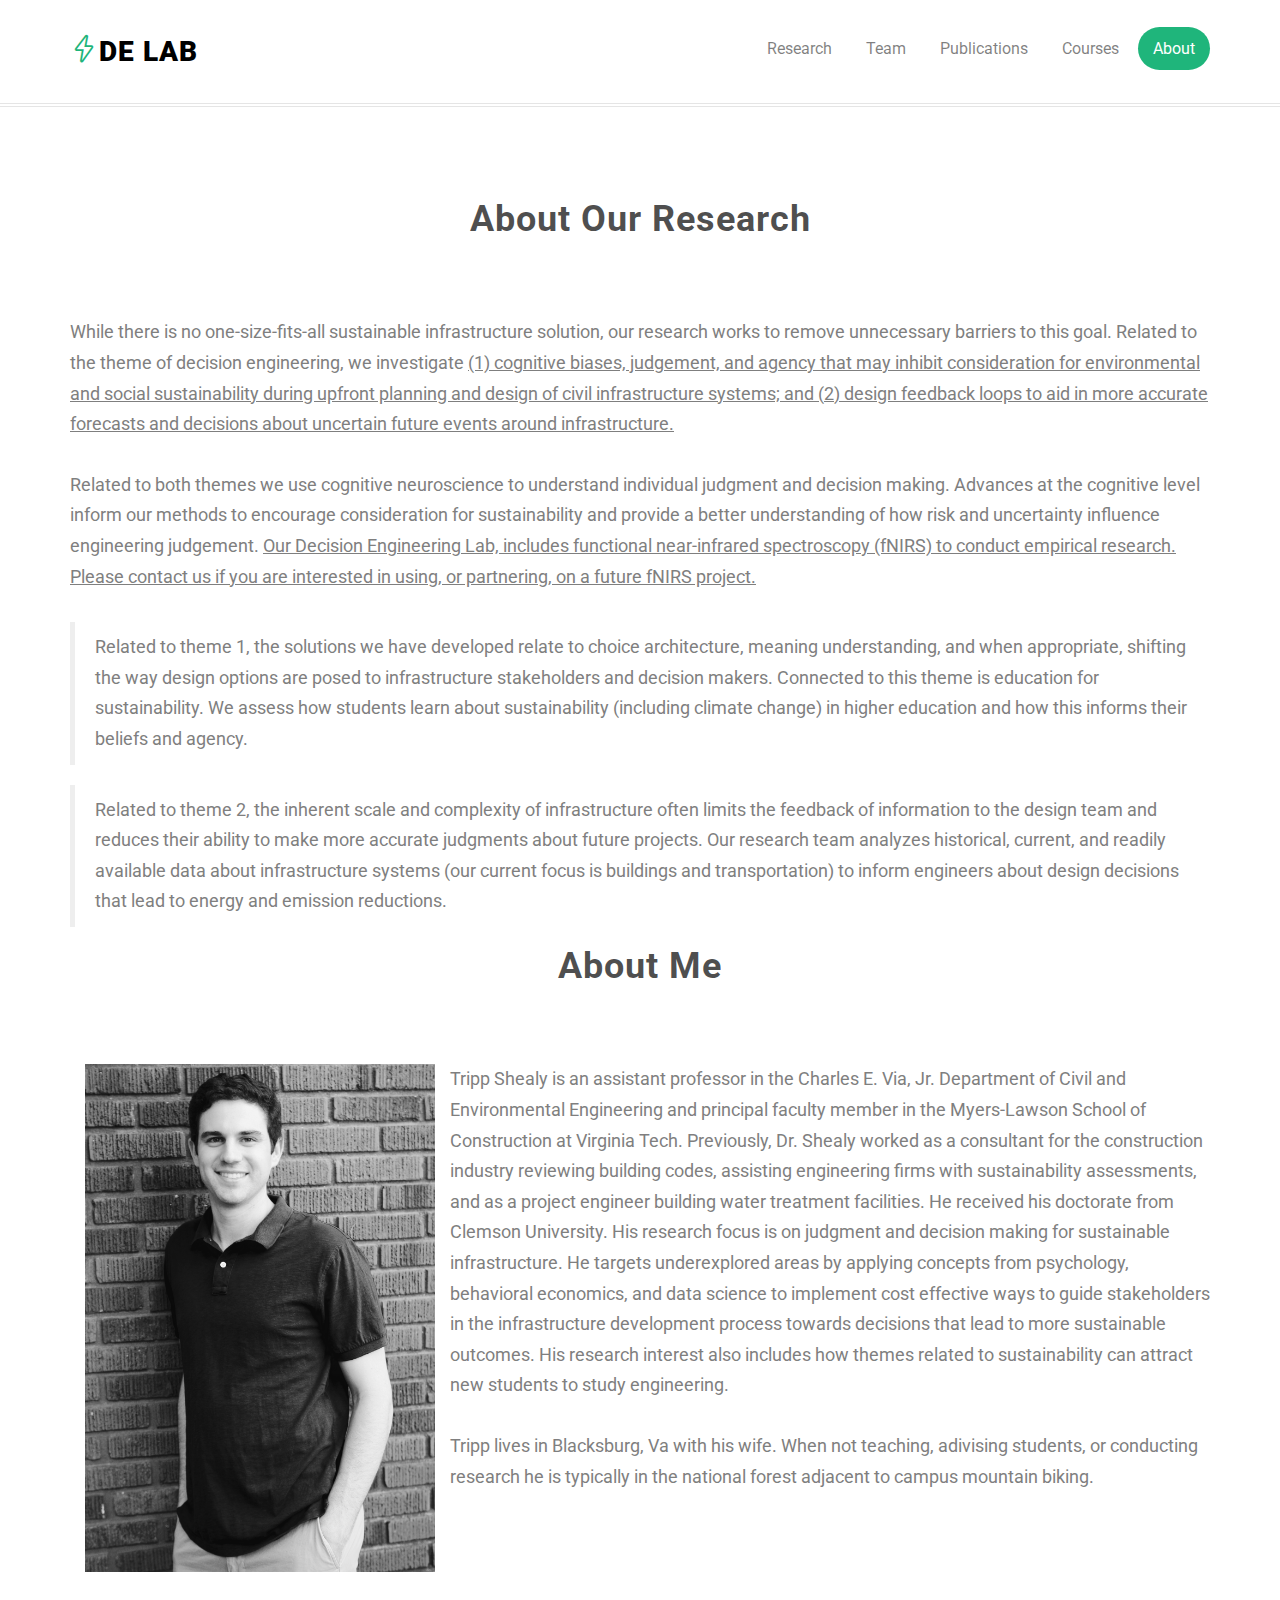
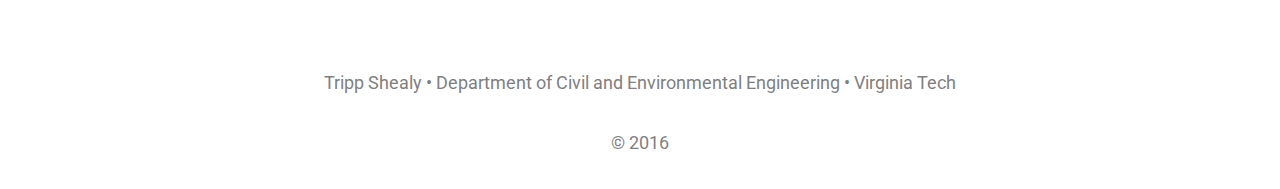
==== commit 8f48b7c9: "added about me" ====
--- a/about.html
+++ b/about.html
@@ -7,11 +7,11 @@
 	<head>
 	<meta charset="utf-8">
 	<meta http-equiv="X-UA-Compatible" content="IE=edge">
-	<title>Lesser &mdash; Free HTML5 Bootstrap Website Template by FreeHTML5.co</title>
+	<title>DE Lab</title>
 	<meta name="viewport" content="width=device-width, initial-scale=1">
-	<meta name="description" content="Free HTML5 Website Template by FreeHTML5.co" />
-	<meta name="keywords" content="free html5, free template, free bootstrap, free website template, html5, css3, mobile first, responsive" />
-	<meta name="author" content="FreeHTML5.co" />
+	<meta name="description" content="Decision engineering lab for sustainable infrastructure" />
+	<meta name="keywords" content="decision engineering, sustainable infrastructure, engineering design, cognitive psychology" />
+	<meta name="author" content="Tripp Shealy" />
 
 
   	<!-- Facebook and Twitter integration -->
@@ -91,7 +91,7 @@
 								<p>While there is no one-size-fits-all sustainable infrastructure solution, our research works to remove unnecessary barriers to this goal. Related to the theme of decision engineering, we investigate <u>(1) cognitive biases, judgement, and agency that may inhibit consideration for environmental and social sustainability during upfront planning and design of civil infrastructure systems; and (2) design feedback loops to aid in more accurate forecasts and decisions about uncertain future events around infrastructure.</u>
 								</p>
 								<p>
-								Related to both questions we use cognitive neuroscience to understand individual judgment and decision making. Advances at the cognitive level inform our methods to encourage consideration for sustainability and provide a better understanding of how risk and uncertainty influence engineering judgement about the future. <u>Our Decision Engineering Lab, includes functional near-infrared spectroscopy (fNIRS) to conduct empirical research. Please contact us if you are interested in using or partnering on a future fNIRS project.</u>
+								Related to both themes we use cognitive neuroscience to understand individual judgment and decision making. Advances at the cognitive level inform our methods to encourage consideration for sustainability and provide a better understanding of how risk and uncertainty influence engineering judgement. <u>Our Decision Engineering Lab, includes functional near-infrared spectroscopy (fNIRS) to conduct empirical research. Please contact us if you are interested in using, or partnering, on a future fNIRS project.</u>
 								</p>
 								<blockquote>
 									<p>Related to theme 1, the solutions we have developed relate to choice architecture, meaning understanding, and when appropriate, shifting the way design options are posed to infrastructure stakeholders and decision makers. Connected to this theme is education for sustainability. We assess how students learn about sustainability (including climate change) in higher education and how this informs their beliefs and agency.</p>
@@ -125,18 +125,24 @@
 			</div>
 			<div class="row">
 				<div class="col-md-12">
-							<div class="about-inner">
-								<p>What connects all of us is that we want to change the world.</p>
-							</div>
+					<div class="col-md-4">
+						<img class="img-responsive" src="images/head_black_white.jpg" alt="Tripp">
+					</div>
+					<div class="about-inner">
+						<p>Tripp Shealy is an assistant professor in the Charles E. Via, Jr. Department of Civil and Environmental Engineering and principal faculty member in the Myers-Lawson School of Construction at Virginia Tech. Previously, Dr. Shealy worked as a consultant for the construction industry reviewing building codes, assisting engineering firms with sustainability assessments, and as a project engineer building water treatment facilities. He received his doctorate from Clemson University. His research focus is on judgment and decision making for sustainable infrastructure. He targets underexplored areas by applying concepts from psychology, behavioral economics, and data science to implement cost effective ways to guide stakeholders in the infrastructure development process towards decisions that lead to more sustainable outcomes. His research interest also includes how themes related to sustainability can attract new students to study engineering.</p>
+						<p>Tripp lives in Blacksburg, Va with his wife. When not teaching, adivising students, or conducting research he is typically in the national forest adjacent to campus mountain biking.</p>
+					</div>
 						</div>
 
 					</div>
 				</div>
+		</div>
 		<div class="col-md-12 fh5co-copyright text-center">
 				<p> Tripp Shealy • Department of Civil and Environmental Engineering • Virginia Tech</p>
 				<p>&copy; 2016</p>
-			</div>
+		</div>
 	</div>
+
 	
 	
 	<!-- jQuery -->
--- a/css/style.css
+++ b/css/style.css
@@ -46,7 +46,9 @@
   margin: 0 0 30px 0;
   letter-spacing: 1px;
 }
-
+.common{
+  margin: 0 0 10px 0;
+}
 ::-webkit-selection {
   color: #fff;
   background: #1FB57B;
@@ -625,7 +627,7 @@
   left: 0;
   right: 0;
   padding-top: 130px;
-  content: '\e005';
+  /*content: '\e005';*/
   background: rgba(0, 0, 0, 0.5);
   opacity: 0;
   color: #fff;
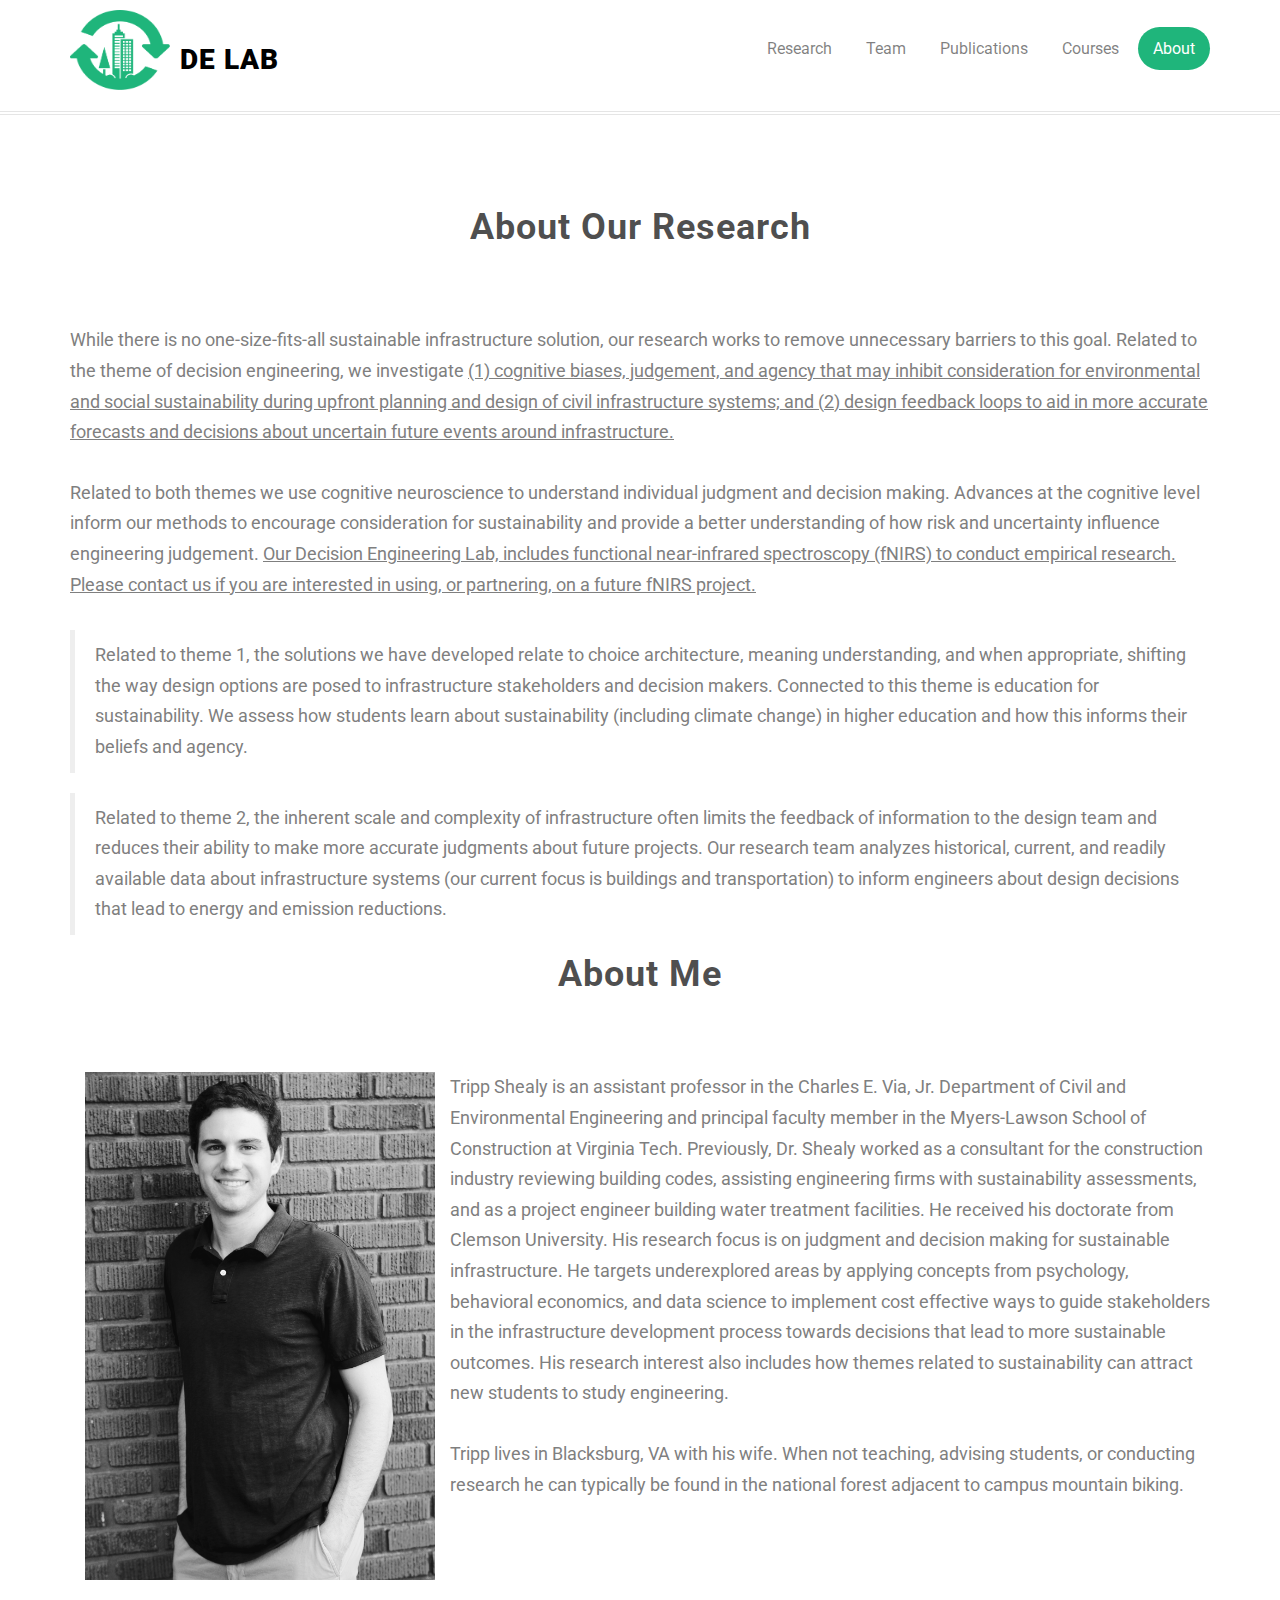
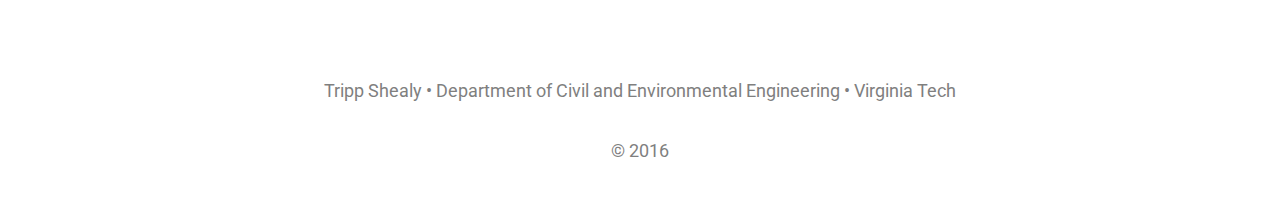
==== commit 6e328d98: "added logo" ====
--- a/about.html
+++ b/about.html
@@ -58,7 +58,9 @@
 	<header id="fh5co-header" role="banner">
 		<div class="container">
 			<div class="header-inner">
-				<h1><i class="sl-icon-energy"></i><a href="index.html">DE Lab</a></h1>
+				<a href="index.html"><img src="images/logo_green.png" height="80" width="100" id="logo"> </img></a>
+				<h1 id="logo_text"><a href="index.html">DE Lab</h1></a>
+				<!--<h1><i class="sl-icon-energy"></i><a href="index.html">DE Lab</a></h1>-->
 				<!--<h1><img src="images/desi_icon.png" height="80" width="100"</img><a href="index.html">DESI Lab</a></h1>-->
 				<nav role="navigation">
 					<ul>
@@ -130,7 +132,7 @@
 					</div>
 					<div class="about-inner">
 						<p>Tripp Shealy is an assistant professor in the Charles E. Via, Jr. Department of Civil and Environmental Engineering and principal faculty member in the Myers-Lawson School of Construction at Virginia Tech. Previously, Dr. Shealy worked as a consultant for the construction industry reviewing building codes, assisting engineering firms with sustainability assessments, and as a project engineer building water treatment facilities. He received his doctorate from Clemson University. His research focus is on judgment and decision making for sustainable infrastructure. He targets underexplored areas by applying concepts from psychology, behavioral economics, and data science to implement cost effective ways to guide stakeholders in the infrastructure development process towards decisions that lead to more sustainable outcomes. His research interest also includes how themes related to sustainability can attract new students to study engineering.</p>
-						<p>Tripp lives in Blacksburg, Va with his wife. When not teaching, adivising students, or conducting research he is typically in the national forest adjacent to campus mountain biking.</p>
+						<p>Tripp lives in Blacksburg, VA with his wife. When not teaching, advising students, or conducting research he can typically be found in the national forest adjacent to campus mountain biking.</p>
 					</div>
 						</div>
 
--- a/css/style.css
+++ b/css/style.css
@@ -48,6 +48,20 @@
 }
 .common{
   margin: 0 0 10px 0;
+}
+
+#logo{
+    float: left;
+    margin-bottom: -30px;
+    margin-top: -25px;
+    }
+#logo_text{
+  margin-top: 10px;
+  margin-left: 10px;
+  margin-bottom: 0px;
+}
+#nav{
+  vertical-align:bottom;
 }
 ::-webkit-selection {
   color: #fff;
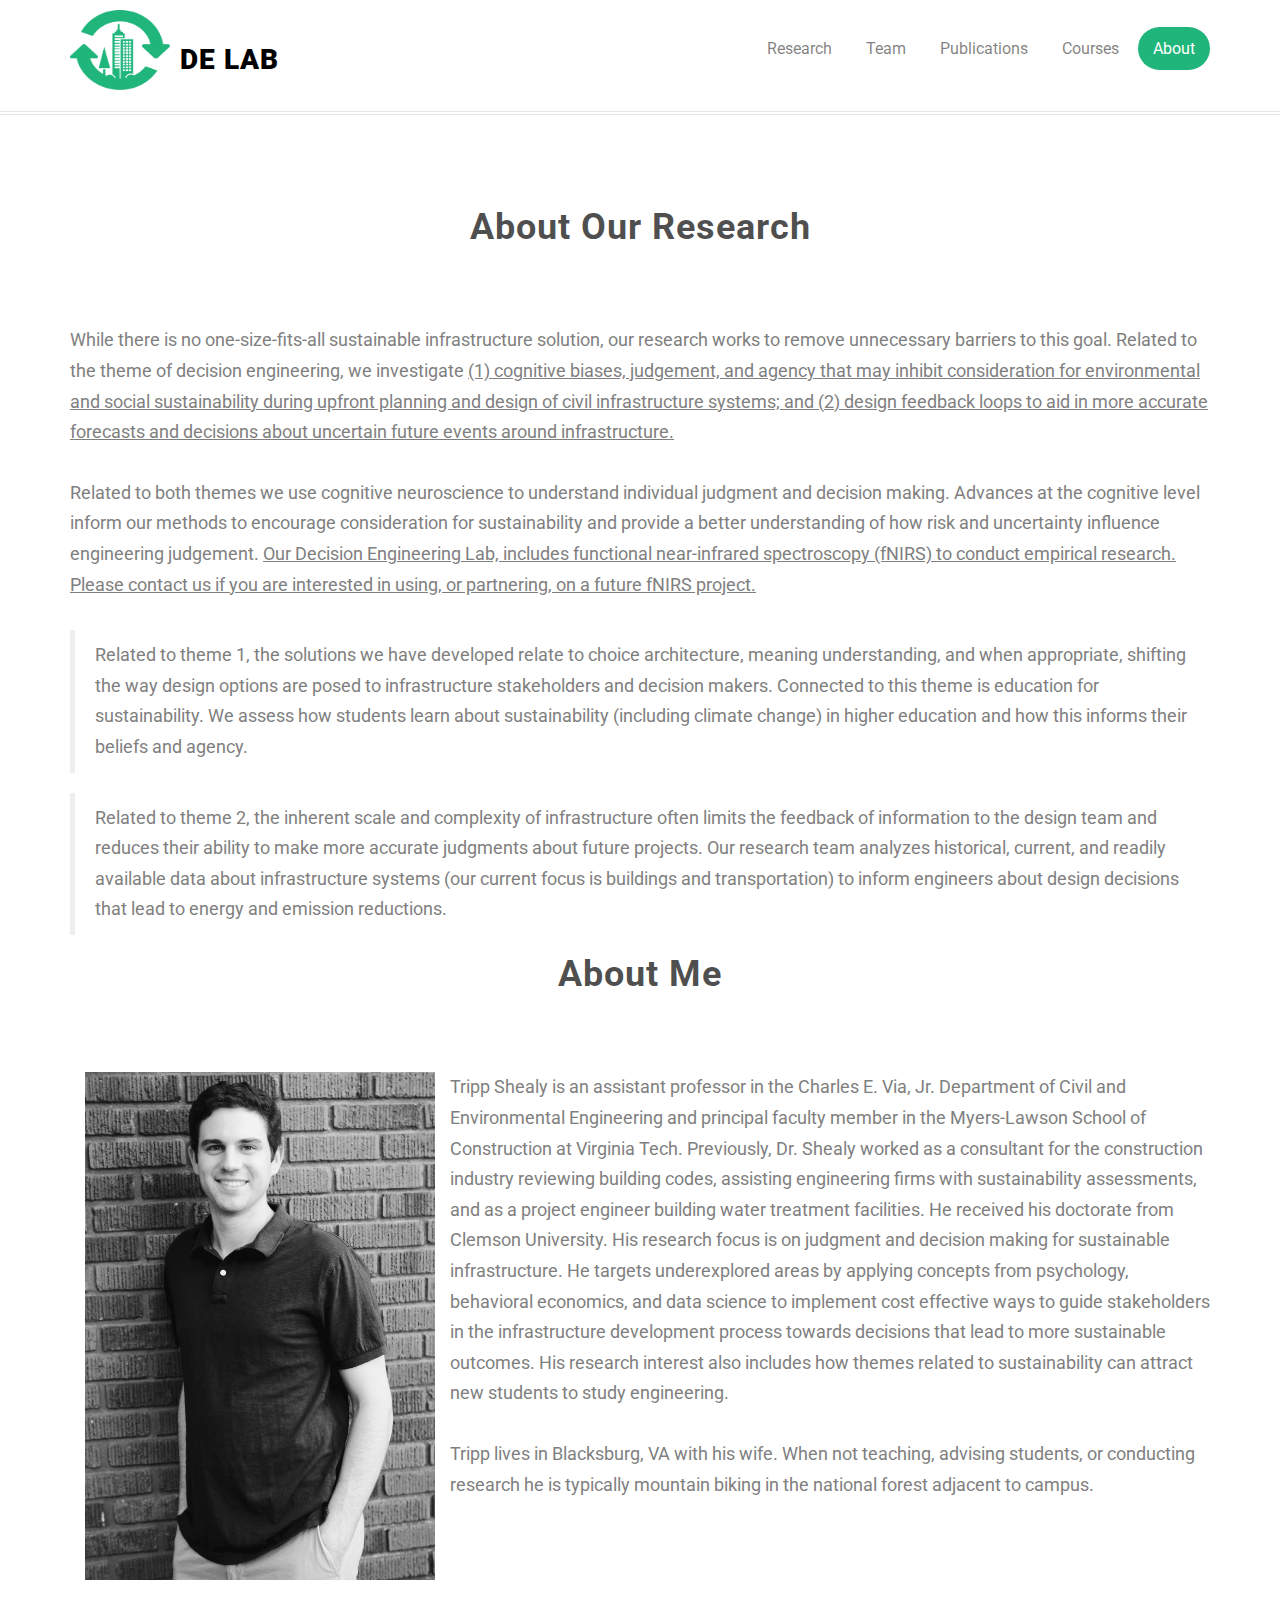
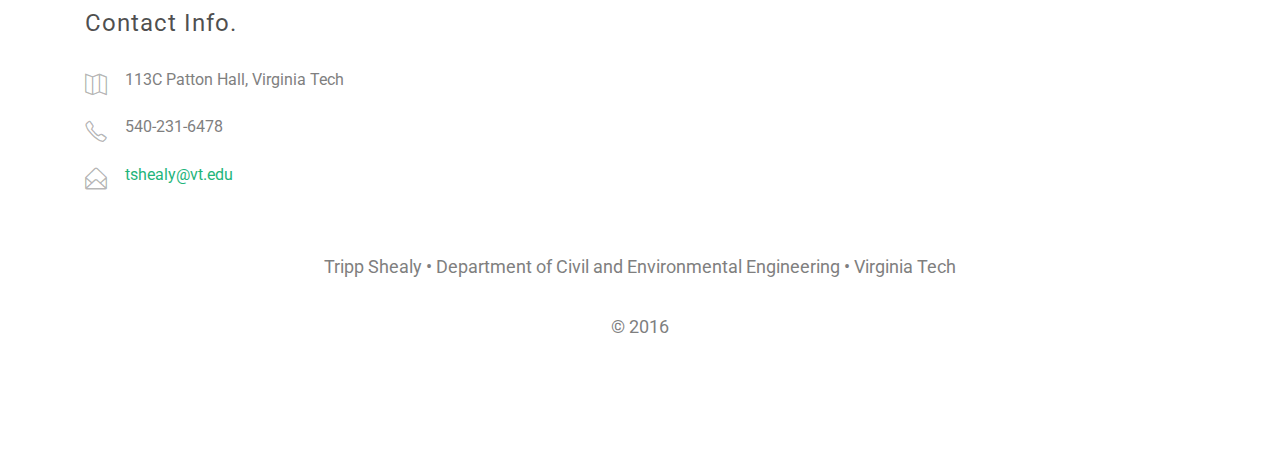
==== commit 4d5fbf4a: "contact info" ====
--- a/about.html
+++ b/about.html
@@ -132,13 +132,30 @@
 					</div>
 					<div class="about-inner">
 						<p>Tripp Shealy is an assistant professor in the Charles E. Via, Jr. Department of Civil and Environmental Engineering and principal faculty member in the Myers-Lawson School of Construction at Virginia Tech. Previously, Dr. Shealy worked as a consultant for the construction industry reviewing building codes, assisting engineering firms with sustainability assessments, and as a project engineer building water treatment facilities. He received his doctorate from Clemson University. His research focus is on judgment and decision making for sustainable infrastructure. He targets underexplored areas by applying concepts from psychology, behavioral economics, and data science to implement cost effective ways to guide stakeholders in the infrastructure development process towards decisions that lead to more sustainable outcomes. His research interest also includes how themes related to sustainability can attract new students to study engineering.</p>
-						<p>Tripp lives in Blacksburg, VA with his wife. When not teaching, advising students, or conducting research he can typically be found in the national forest adjacent to campus mountain biking.</p>
-					</div>
-						</div>
-
+						<p>Tripp lives in Blacksburg, VA with his wife. When not teaching, advising students, or conducting research he is typically mountain biking in the national forest adjacent to campus.</p>
+						<!--<p>Contact Info:-->
+							<!--<a href="#"><i class="icon-mail"></i>Email</a>-->
+							<!--<a href="#"><i class="icon-twitter"></i>	</a>-->
+							<!--<a href="#"><i class="icon-linkedin"></i> 	</a>-->
+							<!--<a href="#"><i class="icon-google-plus"></i>	</a>-->
+						<!--</p>-->
 					</div>
 				</div>
-		</div>
+			</div>
+			<div class="row">
+				<div class="col-md-12">
+					<p></p>
+					<div class="col-md-6">
+						<h3>Contact Info.</h3>
+							<ul class="contact-info">
+							<li><i class="sl-icon-map"></i>113C Patton Hall, Virginia Tech</li>
+							<li><i class="sl-icon-phone"></i>540-231-6478</li>
+							<li><i class="sl-icon-envelope-open"></i><a href="mailto:tshealy@vt.edu">tshealy@vt.edu</a></li>
+						<!--<li><i class="sl-icon-globe-alt"></i><a href="#">www.yoursite.com</a></li>-->
+						</ul>
+					</div>
+				</div>
+			</div>
 		<div class="col-md-12 fh5co-copyright text-center">
 				<p> Tripp Shealy • Department of Civil and Environmental Engineering • Virginia Tech</p>
 				<p>&copy; 2016</p>
